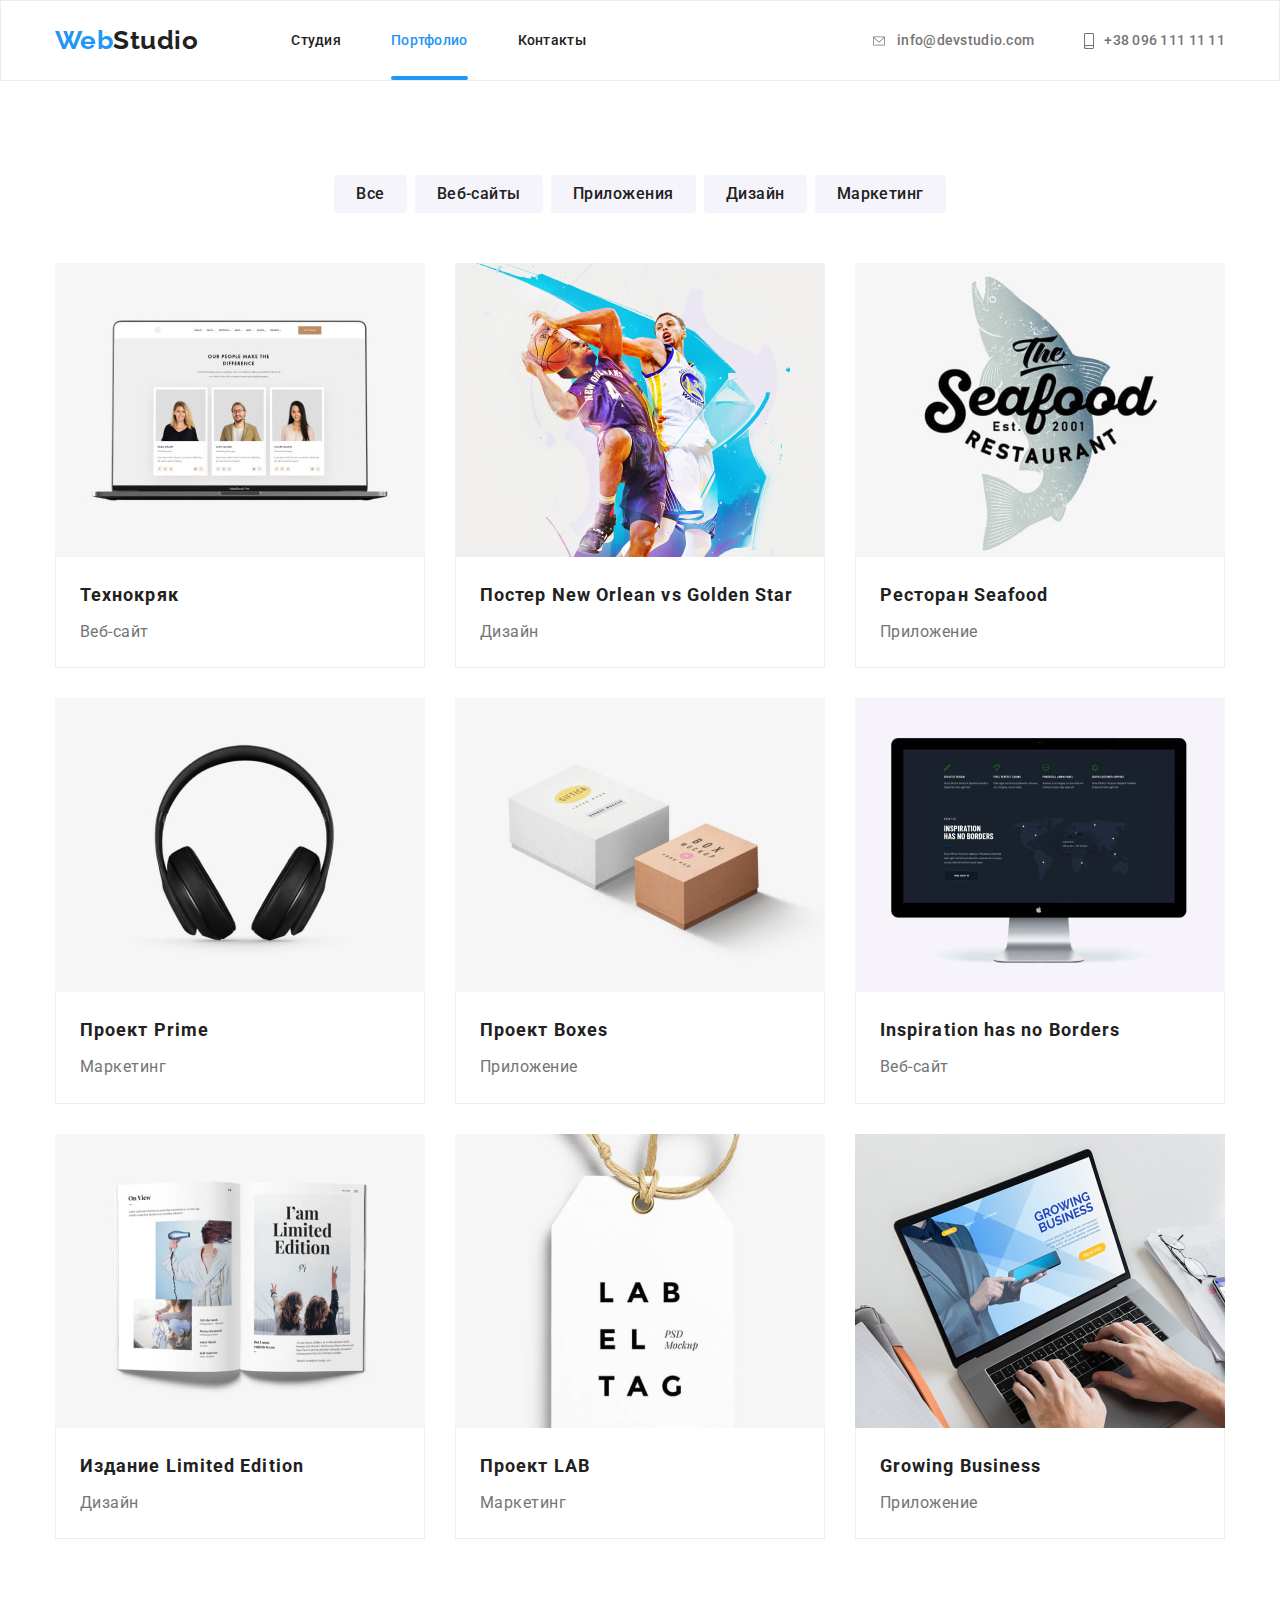
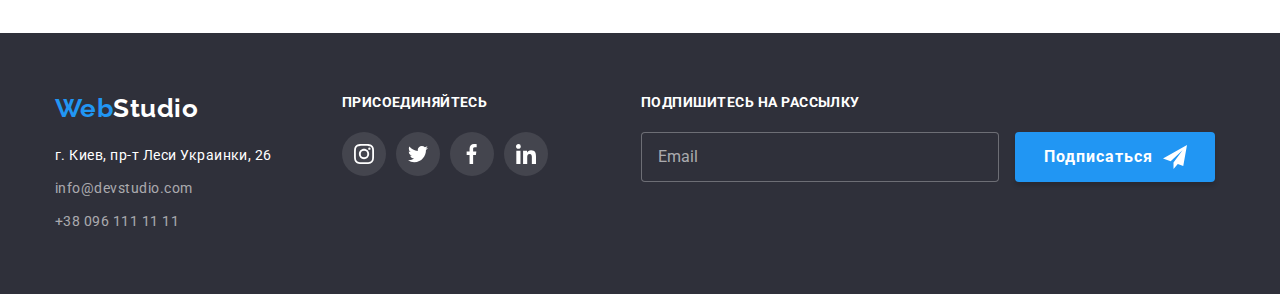
==== portofolio.html @ c47fc295 "task" ====
<!DOCTYPE html>
<html lang="en">
  <head>
    <meta charset="UTF-8" />
    <meta http-equiv="X-UA-Compatible" content="IE=edge" />
    <meta name="viewport" content="width=device-width, initial-scale=1.0" />
    <title>Document</title>
    <link
      rel="stylesheet"
      href="https://cdn.jsdelivr.net/npm/modern-normalize@1.1.0/modern-normalize.min.css"
    />
    <link
      href="https://fonts.googleapis.com/css2?family=Raleway:wght@700&family=Roboto:wght@400;500;700;900&display=swap"
      rel="stylesheet"
    />
    <link rel="stylesheet" href="./css/styles.css" />
  </head>
  <body>
    <!-- Шапка сайта -->
    <header class="header">
      <div class="container flex">
        <nav class="header-nav">
          <a class="logo" href="./index.html"
            ><span class="logo-accent">Web</span>Studio</a
          >

          <ul class="nav-list">
            <li class="nav-item">
              <a class="nav-link" href="./index.html">Студия</a>
            </li>
            <li class="nav-item">
              <a class="nav-link current" href="./portofolio.html">Портфолио</a>
            </li>
            <li class="nav-item"><a class="nav-link" href="">Контакты</a></li>
          </ul>
        </nav>
        <ul class="auth-nav">
          <li class="auth-nav-item">
            <a class="auth-nav-link" href="mailto:info@devstudio.com">
              <svg class="auth-nav-icon" width="16px" height="12px">
                <use href="./image/icons.svg#letter"></use>
              </svg>
              info@devstudio.com</a
            >
          </li>

          <li class="auth-nav-item">
            <a class="auth-nav-link" href="tel:+380961111111">
              <svg class="auth-nav-icon" width="10px" height="16px">
                <use href="./image/icons.svg#smartphone"></use>
              </svg>
              +38 096 111 11 11</a
            >
          </li>
        </ul>
      </div>
    </header>
    <main>
      <!-- Портфолио -->
      <section class="portfolio section">
        <div class="container">
          <h1 hidden>Портфолио работ</h1>
          <ul class="portfolio-list-button">
            <li class="portfolio-item-button">
              <button class="portfolio-button" type="button">Все</button>
            </li>
            <li class="portfolio-item-button">
              <button class="portfolio-button" type="button">Веб-сайты</button>
            </li>
            <li class="portfolio-item-button">
              <button class="portfolio-button" type="button">Приложения</button>
            </li>
            <li class="portfolio-item-button">
              <button class="portfolio-button" type="button">Дизайн</button>
            </li>
            <li class="portfolio-item-button">
              <button class="portfolio-button" type="button">Маркетинг</button>
            </li>
          </ul>
          <!-- портфолио карточки/сетка -->
          <div class="flex-portfolio">
            <ul class="portfolio-list">
              <li class="portfolio-item">
                <a class="portfolio-link" href="">
                  <div class="portfolio-thumb">
                    <img
                      src="./image/portfolio-img/web.jpg"
                      alt="Макбук с открытой страницей"
                      width="370"
                      height="294"
                    />
                    <div class="wrap">
                      <p class="portfolio-text-apear">
                        Ресурс предлагает комплексные предложения с разным
                        уровнем функционала и сервисов. Все это позволит
                        посетителю получить исчерпывающие сведения о компании
                        или частном лице.
                      </p>
                    </div>
                  </div>

                  <div class="card-text-portfolio">
                    <h2 class="portfolio-title">Технокряк</h2>
                    <p class="portfolio-text">Веб-сайт</p>
                  </div></a
                >
              </li>

              <li class="portfolio-item">
                <a class="portfolio-link" href="">
                  <div class="portfolio-thumb">
                    <img
                      src="./image/portfolio-img/des.jpg"
                      alt="Два баскетболиста"
                      width="370"
                      height="294"
                    />
                    <div class="wrap">
                      <p class="portfolio-text-apear">
                        Ресурс предлагает комплексные предложения с разным
                        уровнем функционала и сервисов. Все это позволит
                        посетителю получить исчерпывающие сведения о компании
                        или частном лице.
                      </p>
                    </div>
                  </div>
                  <div class="card-text-portfolio">
                    <h2 class="portfolio-title">
                      Постер New Orlean vs Golden Star
                    </h2>
                    <p class="portfolio-text">Дизайн</p>
                  </div></a
                >
              </li>
              <li class="portfolio-item">
                <a class="portfolio-link" href="">
                  <div class="portfolio-thumb">
                    <img
                      src="./image/portfolio-img/app.jpg"
                      alt="Логотип ресторана"
                      width="370"
                      height="294"
                    />
                    <div class="wrap">
                      <p class="portfolio-text-apear">
                        Ресурс предлагает комплексные предложения с разным
                        уровнем функционала и сервисов. Все это позволит
                        посетителю получить исчерпывающие сведения о компании
                        или частном лице.
                      </p>
                    </div>
                  </div>
                  <div class="card-text-portfolio">
                    <h2 class="portfolio-title">Ресторан Seafood</h2>
                    <p class="portfolio-text">Приложение</p>
                  </div></a
                >
              </li>
              <li class="portfolio-item">
                <a class="portfolio-link" href=""
                  ><div class="portfolio-thumb">
                    <img
                      src="./image/portfolio-img/mark1.jpg"
                      alt="Наушники"
                      width="370"
                      height="294"
                    />
                    <div class="wrap">
                      <p class="portfolio-text-apear">
                        Ресурс предлагает комплексные предложения с разным
                        уровнем функционала и сервисов. Все это позволит
                        посетителю получить исчерпывающие сведения о компании
                        или частном лице.
                      </p>
                    </div>
                  </div>
                  <div class="card-text-portfolio">
                    <h2 class="portfolio-title">Проект Prime</h2>
                    <p class="portfolio-text">Маркетинг</p>
                  </div></a
                >
              </li>
              <li class="portfolio-item">
                <a class="portfolio-link" href="">
                  <div class="portfolio-thumb">
                    <img
                      src="./image/portfolio-img/app1.jpg"
                      alt="Две коробки с логотипами"
                      width="370"
                      height="294"
                    />
                    <div class="wrap">
                      <p class="portfolio-text-apear">
                        Ресурс предлагает комплексные предложения с разным
                        уровнем функционала и сервисов. Все это позволит
                        посетителю получить исчерпывающие сведения о компании
                        или частном лице.
                      </p>
                    </div>
                  </div>
                  <div class="card-text-portfolio">
                    <h2 class="portfolio-title">Проект Boxes</h2>
                    <p class="portfolio-text">Приложение</p>
                  </div></a
                >
              </li>
              <li class="portfolio-item">
                <a class="portfolio-link" href="">
                  <div class="portfolio-thumb">
                    <img
                      src="./image/portfolio-img/web1.jpg"
                      alt="Компьютер с открытой страницей"
                      width="370"
                      height="294"
                    />
                    <div class="wrap">
                      <p class="portfolio-text-apear">
                        Ресурс предлагает комплексные предложения с разным
                        уровнем функционала и сервисов. Все это позволит
                        посетителю получить исчерпывающие сведения о компании
                        или частном лице.
                      </p>
                    </div>
                  </div>
                  <div class="card-text-portfolio">
                    <h2 class="portfolio-title">Inspiration has no Borders</h2>
                    <p class="portfolio-text">Веб-сайт</p>
                  </div></a
                >
              </li>
              <li class="portfolio-item">
                <a class="portfolio-link" href=""
                  ><div class="portfolio-thumb">
                    <img
                      src="./image/portfolio-img/des1.jpg"
                      alt="Книга"
                      width="370"
                      height="294"
                    />
                    <div class="wrap">
                      <p class="portfolio-text-apear">
                        Ресурс предлагает комплексные предложения с разным
                        уровнем функционала и сервисов. Все это позволит
                        посетителю получить исчерпывающие сведения о компании
                        или частном лице.
                      </p>
                    </div>
                  </div>
                  <div class="card-text-portfolio">
                    <h2 class="portfolio-title">Издание Limited Edition</h2>
                    <p class="portfolio-text">Дизайн</p>
                  </div></a
                >
              </li>
              <li class="portfolio-item">
                <a class="portfolio-link" href=""
                  ><div class="portfolio-thumb">
                    <img
                      src="./image/portfolio-img/mark2.jpg"
                      alt="Рекламная лейба"
                      width="370"
                      height="294"
                    />
                    <div class="wrap">
                      <p class="portfolio-text-apear">
                        Ресурс предлагает комплексные предложения с разным
                        уровнем функционала и сервисов. Все это позволит
                        посетителю получить исчерпывающие сведения о компании
                        или частном лице.
                      </p>
                    </div>
                  </div>
                  <div class="card-text-portfolio">
                    <h2 class="portfolio-title">Проект LAB</h2>
                    <p class="portfolio-text">Маркетинг</p>
                  </div></a
                >
              </li>
              <li class="portfolio-item">
                <a class="portfolio-link" href=""
                  ><div class="portfolio-thumb">
                    <img
                      src="./image/portfolio-img/app3.jpg"
                      alt="Набор текста на компьютере"
                      width="370"
                      height="294"
                    />
                    <div class="wrap">
                      <p class="portfolio-text-apear">
                        Ресурс предлагает комплексные предложения с разным
                        уровнем функционала и сервисов. Все это позволит
                        посетителю получить исчерпывающие сведения о компании
                        или частном лице.
                      </p>
                    </div>
                  </div>
                  <div class="card-text-portfolio">
                    <h2 class="portfolio-title">Growing Business</h2>
                    <p class="portfolio-text">Приложение</p>
                  </div></a
                >
              </li>
            </ul>
          </div>
        </div>
      </section>
    </main>
    <!-- Подвал -->
    <footer class="footer section">
      <div class="container box">
        <div class="adress-box">
          <a class="logo logo-color" href="/index.html"
            ><span class="logo-accent">Web</span>Studio</a
          >
          <address>
            <ul class="footer-list">
              <li class="footer-item">
                <a
                  class="footer-link text"
                  href="https://goo.gl/maps/Yac1yd6HgQ2EfbCq5"
                  target="_blank"
                  rel="noreferrer noopener"
                  >г. Киев, пр-т Леси Украинки, 26</a
                >
              </li>
              <li class="footer-item">
                <a class="footer-link" href="mailto:info@devstudio.com"
                  >info@devstudio.com</a
                >
              </li>
              <li class="footer-item">
                <a class="footer-link" href="tel:+380961111111"
                  >+38 096 111 11 11</a
                >
              </li>
            </ul>
          </address>
        </div>
        <div class="join-box">
          <b class="join-title"> присоединяйтесь</b>
          <ul class="join-list">
            <li class="join-link-item">
              <a href="" class="join-link">
                <svg class="join-icon" width="20px" height="20px">
                  <use href="./image/icons.svg#instagram"></use>
                </svg>
              </a>
            </li>
            <li class="join-link-item">
              <a href="" class="join-link">
                <svg class="join-icon" width="20px" height="20px">
                  <use href="./image/icons.svg#twitter"></use>
                </svg>
              </a>
            </li>
            <li class="join-link-item">
              <a href="" class="join-link">
                <svg class="join-icon" width="20px" height="20px">
                  <use href="./image/icons.svg#facebook"></use>
                </svg>
              </a>
            </li>
            <li class="join-link-item">
              <a href="" class="join-link">
                <svg class="join-icon" width="20px" height="20px">
                  <use href="./image/icons.svg#linkedin"></use>
                </svg>
              </a>
            </li>
          </ul>
        </div>
        <div class="subscription-form-wrap">
          <b class="subscription-title">Подпишитесь на рассылку</b>
          <form class="subscription-form">
            <input
              class="subscription-input"
              type="email"
              placeholder="Email"
            />
            <button class="subscription-button" type="submit">
              <div class="subscription-box">
                <span class="subscription-button-text">Подписаться</span>
                <svg class="subscription-icon" width="24px" height="24px">
                  <use href="./image/icons.svg#icon-send"></use>
                </svg>
              </div>
            </button>
          </form>
        </div>
      </div>
    </footer>
  </body>
</html>
---- css/styles.css ----
/*  
Цвет основгого текста #757575
цвет  подсвета #2196F3  
цвет вторичный  #212121
цвест для футера rgba(255, 255, 255, 0.6);
основной цвест страницы #F5F4FA;
 */
:root {
  /* Цвест тексат */
  --general-text-color: #757575;
  --title-color: #ffffff;
  --secondary-title-color: #212121;
  --footer-color-txt: rgba(255, 255, 255, 0.6);

  /* Цвет акцентов */
  --accent-color: #2196f3;
  --hover-btn-color: #188ce8;
  --accent-color-logo-footer: #ffffff;
  --accent-color-portfolio-button: #ffffff;
  /* Цвет фона */
  --general-color-bcg: #e5e5e5;
  --footer-hero-color-bcg: #2f303a;
  --secondaru-color-bcg: #f5f4fa;

  /* Шрифт */
  --general-font: Roboto, sans-serif;
  --secondary-font: Raleway, sans-serif;

  /* svg */
  --svg-general-color: #afb1b8;
}
/* Утилиты */
h1,
h2,
h3,
h4,
h5,
h6,
p,
ul {
  margin: 0;
  padding: 0;
}

/* Общие значания */
.container {
  width: 1200px;
  padding-left: 15px;
  padding-right: 15px;
  margin-left: auto;
  margin-right: auto;
}
.section {
  padding-top: 94px;
  padding-bottom: 94px;
}
body {
  color: var(--general-text-color);

  font-family: var(--general-font);
  letter-spacing: 0.03em;
}

/* Header */

.header {
  border: 1px solid #ececec;
}

.container.flex,
.nav-list,
.auth-nav,
.header-nav {
  display: flex;
  align-items: center;
}

.nav-item:nth-child(1) {
  margin-left: 93px;
}

.nav-item:nth-child(n + 2) {
  margin-left: 50px;
}

.auth-nav {
  margin-left: auto;
}
.auth-nav-item + .auth-nav-item {
  margin-left: 50px;
}

.nav-link:hover,
.nav-link:focus,
.auth-nav-link:focus,
.auth-nav-link:hover,
.footer-link:focus,
.footer-link:hover {
  transition: color 250ms cubic-bezier(0.4, 0, 0.2, 1);
  color: var(--accent-color);
}

.auth-nav-link {
  transition: color 250ms cubic-bezier(0.4, 0, 0.2, 1);

  color: var(--general-text-color);
  text-decoration: none;

  font-weight: 500;
  font-size: 14px;
  line-height: 1.1;
  letter-spacing: 0.02em;

  display: flex;
  align-items: center;
  justify-content: center;
}

.auth-nav-icon {
  transition: fill 250ms cubic-bezier(0.4, 0, 0.2, 1);

  margin-right: 10px;
  fill: var(--general-text-color);
}
.auth-nav-link:focus .auth-nav-icon,
.auth-nav-link:hover .auth-nav-icon {
  transition: fill 250ms cubic-bezier(0.4, 0, 0.2, 1);

  fill: var(--accent-color);
}

.auth-nav-icon.letter {
  width: 16px;
  height: 12px;
  margin-top: auto;
  margin-bottom: auto;
}

.auth-nav-icon:not(:first-child) {
  margin-left: 30px;
}
.nav-link {
  transition: color 250ms cubic-bezier(0.4, 0, 0.2, 1);
  color: var(--accent-color);
  position: relative;
}

.current::after {
  position: absolute;
  bottom: 0;
  left: 0;

  content: " ";
  height: 4px;
  width: 100%;
  background-color: var(--accent-color);
  border-radius: 2px;
}

.nav-link {
  color: var(--secondary-title-color);
  text-decoration: none;

  font-weight: 500;
  font-size: 14px;
  line-height: 1.1;
  letter-spacing: 0.02em;

  padding: 32px 0px;
  display: inline-block;
}

.logo {
  transition: color 250ms cubic-bezier(0.4, 0, 0.2, 1);

  color: var(--secondary-title-color);
  text-decoration: none;

  font-family: var(--secondary-font);
  font-weight: 700;
  font-size: 26px;
  line-height: 1.2;
}
.logo:hover,
.logo:focus {
  transition: color 250ms cubic-bezier(0.4, 0, 0.2, 1);

  color: var(--accent-color);
}
.logo-accent {
  color: var(--accent-color);
}

/* Hero */
.hero {
  background-color: var(--footer-hero-color-bcg);
  text-align: center;
  padding-top: 200px;
  padding-bottom: 200px;

  background-size: cover;
}
.overlay {
  width: 1600px;
  height: 600px;
  margin-left: auto;
  margin-right: auto;
  background-image: linear-gradient(
      rgba(47, 48, 58, 0.4),
      rgba(47, 48, 58, 0.4)
    ),
    url("../image/background.jpg");
}

.hero-title {
  color: var(--title-color);

  font-weight: 900;
  font-size: 44px;
  line-height: 1.4;
  letter-spacing: 0.06em;
  text-transform: uppercase;

  height: 120px;
  width: 696px;
  margin-left: auto;
  margin-right: auto;
}

.hero-button:focus,
.hero-button:hover {
  transition: border-color 250ms cubic-bezier(0.4, 0, 0.2, 1);

  border-color: var(--hover-btn-color);
}
.hero-button {
  transition: border-color 250ms cubic-bezier(0.4, 0, 0.2, 1);

  color: var(--title-color);
  background-color: var(--accent-color);
  cursor: pointer;

  font-family: var(--secondary-font);
  font-weight: 700;
  font-size: 16px;
  line-height: 1.9;
  letter-spacing: 0.06em;

  margin-top: 30px;
  padding: 10px 32px;
  display: inline-block;
  min-width: 200px;
  max-width: 350px;
  box-shadow: 0px 4px 4px rgba(0, 0, 0, 0.15);
  border-radius: 4px;
  border: 1px solid transparent;
}

/* модалка */

.backdrop {
  position: fixed;
  top: 0px;
  left: 0px;
  opacity: 1;
  width: 100%;
  height: 100%;
  transition: opacity 250ms cubic-bezier(0.4, 0, 0.2, 1),
    transform 250ms cubic-bezier(0.4, 0, 0.2, 1);
  background: rgba(0, 0, 0, 0.2);
}

.backdrop.is-hidden {
  pointer-events: none;
  opacity: 0;
}

.backdrop.is-hidden .modal {
  transform: translate(-50%, -50%) scale(0.9);
  transition: transform 250ms cubic-bezier(0.4, 0, 0.2, 1);
}

.modal {
  position: relative;
  position: absolute;
  top: 50%;
  left: 50%;
  transform: translate(-50%, -50%) scale(1);
  width: 528px;
  min-height: 581px;
  padding: 40px;

  background: #ffffff;
  transition: transform 250ms cubic-bezier(0.4, 0, 0.2, 1);

  box-shadow: 0px 1px 3px rgba(0, 0, 0, 0.12), 0px 1px 1px rgba(0, 0, 0, 0.14),
    0px 2px 1px rgba(0, 0, 0, 0.2);
  border-radius: 4px;
}
.modal-close {
  cursor: pointer;
  position: absolute;
  top: 8px;
  right: 8px;
  width: 30px;
  height: 30px;
  border: 1px solid rgba(0, 0, 0, 0.1);
  border-radius: 50%;
  background-color: #ffffff;
}
.modal-title {
  display: block;
  font-size: 20px;
  line-height: 1.15;
  text-align: center;
  color: var(--secondary-title-color);
  margin-bottom: 12px;
}

.form-label {
  display: block;
  margin-bottom: 4px;
  font-size: 12px;
  line-height: 1.16;
  letter-spacing: 0.01em;
  color: var(--general-text-color);
}
.wrap-icon {
  position: relative;
}
.form-input {
  display: block;
  width: 100%;
  height: 40px;
  margin-bottom: 10px;
  padding-left: 42px;
  border: 1px solid rgba(33, 33, 33, 0.2);

  border-radius: 4px;
  transform: border-color 250ms cubic-bezier(0.4, 0, 0.2, 1);
}

.form-input:focus + .icon {
  fill: var(--accent-color);
  transition: fill 250ms cubic-bezier(0.4, 0, 0.2, 1);
}

textarea:focus,
.form-input:focus {
  outline: none;
  border-color: var(--accent-color);
  transform: border-color 250ms cubic-bezier(0.4, 0, 0.2, 1);
}

.icon {
  position: absolute;
  top: 11px;
  left: 12px;
  width: 18px;
  height: 18px;
  transition: fill 250ms cubic-bezier(0.4, 0, 0.2, 1);
}
textarea {
  resize: none;
  width: 100%;
  height: 120px;
  padding: 12px 16px;
  margin-bottom: 20px;

  border: 1px solid rgba(33, 33, 33, 0.2);
  border-radius: 4px;

  transform: border-color 250ms cubic-bezier(0.4, 0, 0.2, 1);
}

textarea::placeholder {
  font-size: 14px;
  line-height: 1.2;
  letter-spacing: 0.01em;
  color: rgba(117, 117, 117, 0.5);
}

.checkbox {
  appearance: none;
}
.checkbox-label {
  margin-bottom: 30px;

  font-size: 14px;
  line-height: 1.7;
  letter-spacing: 0.03em;
  color: var(--general-text-color);
}

.checkbox-icon {
  display: inline-block;

  width: 16px;
  height: 15px;
  border: 2px solid var(--secondary-title-color);
  border-radius: 2px;
}
.checkbox:checked + .checkbox-icon {
  background-image: url(../image/icon-check.svg);
  background-size: contain;
  background-repeat: no-repeat;
  background-origin: border-box;
  border-color: var(--accent-color);

  background-color: var(--accent-color);
}
.checkbox-link {
  color: var(--accent-color);
}

.form-button {
  display: block;
  margin-right: auto;
  margin-left: auto;
  min-width: 200px;
  max-width: 350px;
  padding: 10px 55px;
  cursor: pointer;

  font-weight: 700;
  font-size: 16px;
  line-height: 1.9;
  letter-spacing: 0.06em;
  color: var(--accent-color-portfolio-button);

  background-color: var(--accent-color);
  box-shadow: 0px 4px 4px rgba(0, 0, 0, 0.15);
  border-radius: 4px;
  border: transparent none;
  transition: background-color 250ms cubic-bezier(0.4, 0, 0.2, 1);
}

.form-button:focus,
.form-button:hover {
  transition: background-color 250ms cubic-bezier(0.4, 0, 0.2, 1);
  background-color: var(--hover-btn-color);
}
/* Особенности компании */

.feature-list {
  display: flex;
}

.feature-item {
  width: 270px;
}
.feature-item:nth-child(n + 2) {
  margin-left: 30px;
}

.feature-box-icon {
  display: flex;
  width: 270px;

  height: 120px;
  justify-content: center;
  align-items: center;
  background: #f5f4fa;
  border-radius: 4px;
}

.feature-title {
  color: var(--secondary-title-color);

  font-weight: 700;
  font-size: 14px;
  line-height: 1.1;
  text-transform: uppercase;

  margin-top: 30px;
}
.feature-tetxt {
  line-height: 1.7;
  font-size: 14px;
  margin-top: 10px;
}

/* Фото занятий компании */

.example.section {
  padding-top: 0px;
}

.example-list {
  display: flex;
  margin-top: 50px;
}

.example-item {
  position: relative;
}

.example-item:nth-child(n + 2) {
  margin-left: 30px;
}

.example-title {
  color: var(--secondary-title-color);

  font-weight: 700;
  font-size: 36px;
  line-height: 1.2;
  text-align: center;
}

.example-psotion {
  position: absolute;
  bottom: 0;
  width: 100%;
  padding: 27px 0px;

  background: rgba(47, 48, 58, 0.8);
}
.example-title {
  margin-left: auto;
  margin-right: auto;

  font-weight: 700;
  font-size: 14px;
  line-height: calc(16 / 14);
  text-align: center;
  letter-spacing: 0.03em;
  text-transform: uppercase;

  color: var(--title-color);
}
.example-photo {
  display: block;
}
/* команда компании */
.team {
  background-color: var(--secondaru-color-bcg);
}

.team-list {
  display: flex;
  margin-top: 50px;
}

.team-item:nth-child(n + 2) {
  margin-left: 30px;
}

.team-item {
  box-shadow: 0px 1px 3px rgba(0, 0, 0, 0.12), 0px 1px 1px rgba(0, 0, 0, 0.14),
    0px 2px 1px rgba(0, 0, 0, 0.2);
  border-radius: 0px 0px 4px 4px;
  background-color: #ffffff;
}

.team-description {
  padding: 30px 0;
}

.team-title {
  color: var(--secondary-title-color);

  font-weight: 700;
  font-size: 36px;
  line-height: 1.2;
  text-align: center;
}

.team-title-name {
  color: var(--secondary-title-color);

  font-weight: 500;
  font-size: 16px;
  line-height: 1.2;
  text-align: center;
}
.team-text {
  font-size: 16px;
  line-height: 1.2;
  text-align: center;
  margin-top: 10px;
}
.team-link-list {
  display: flex;

  justify-content: center;
  margin-top: 16px;
}

.team-link-item:not(first-child) {
  margin-left: 10px;
}

.team-link {
  transition: background-color 250ms cubic-bezier(0.4, 0, 0.2, 1);

  width: 44px;
  height: 44px;
  display: flex;
  align-items: center;
  justify-content: center;
  border-radius: 50%;
}

.team-icon {
  transition: fill 250ms cubic-bezier(0.4, 0, 0.2, 1);

  fill: var(--svg-general-color);
}
.team-link:hover,
.team-link:focus {
  transition: background-color 250ms cubic-bezier(0.4, 0, 0.2, 1);

  background-color: var(--accent-color);
}

.team-link:hover .team-icon,
.team-link:focus .team-icon {
  transition: fill 250ms cubic-bezier(0.4, 0, 0.2, 1);

  fill: var(--accent-color-portfolio-button);
}

/* постоянные клиенты */
.customer-title {
  color: var(--secondary-title-color);

  font-weight: 700;
  font-size: 36px;
  line-height: 1.2;
  text-align: center;
}

.customer-list {
  display: flex;
  margin-top: 50px;
}

.customer-item:not(:first-child) {
  margin-left: 30px;
}

.customer-link {
  transition: border-color 250ms cubic-bezier(0.4, 0, 0.2, 1);

  display: flex;
  width: 170px;
  height: 92px;
  justify-content: center;
  align-items: center;

  border: 1px solid #afb1b8;
  border-radius: 4px;
}

.customer-icon {
  fill: var(--svg-general-color);

  transition: fill 250ms cubic-bezier(0.4, 0, 0.2, 1);
}
.customer-link:focus,
.customer-link:hover {
  transition: border-color 250ms cubic-bezier(0.4, 0, 0.2, 1);

  border-color: var(--accent-color);
}
.customer-link:focus .customer-icon,
.customer-link:hover .customer-icon {
  transition: fill 250ms cubic-bezier(0.4, 0, 0.2, 1);

  fill: var(--accent-color);
}

/* подвал */
.footer {
  background-color: var(--footer-hero-color-bcg);
  padding: 60px 0px;
}

.footer-item .text {
  color: var(--title-color);

  font-size: 14px;
  line-height: 1.7;
  font-style: normal;

  margin-top: 20px;
}

.footer-link {
  transition: color 250ms cubic-bezier(0.4, 0, 0.2, 1);

  color: var(--footer-color-txt);
  text-decoration: none;

  font-size: 14px;
  line-height: 1.7;
  font-style: normal;

  display: inline-block;
}

.footer-link:hover.text,
.footer-link:focus.text {
  color: var(--accent-color);
  transition: color 250ms cubic-bezier(0.4, 0, 0.2, 1);
}

.footer-item + .footer-item {
  margin-top: 9px;
}

.logo-color {
  color: var(--accent-color-logo-footer);
}

.join-list,
.box {
  display: flex;
}

.join-box {
  margin-left: 70px;
}

.join-title {
  color: var(--accent-color-logo-footer);
  font-family: var(--general-font);

  font-weight: 700;
  font-size: 14px;
  line-height: 1.1;
  letter-spacing: 0.03em;
  text-transform: uppercase;
}

.join-list {
  margin-top: 20px;
}

.join-link {
  transition: background-color 250ms cubic-bezier(0.4, 0, 0.2, 1);

  display: flex;
  align-items: center;
  justify-content: center;
  width: 44px;
  height: 44px;
  background-color: rgba(255, 255, 255, 0.1);
  border-radius: 50%;
}
.join-icon {
  fill: var(--accent-color-portfolio-button);
}

.join-link:hover,
.join-link:focus {
  transition: background-color 250ms cubic-bezier(0.4, 0, 0.2, 1);

  background-color: var(--accent-color);
}

.join-link-item:not(:first-child) {
  margin-left: 10px;
}

li {
  list-style-type: none;
}
.subscription-form-wrap {
  margin-left: 93px;
}

.subscription-title {
  font-weight: 700;
  font-size: 14px;
  line-height: 1.14;
  text-transform: uppercase;
  color: var(--accent-color-logo-footer);
}
.subscription-input {
  display: inline-block;
  min-width: 358px;
  height: 50px;
  margin-top: 20px;
  padding-left: 16px;
  background-color: var(--footer-hero-color-bcg);
  border: 1px solid rgba(255, 255, 255, 0.3);
  border-radius: 4px;
}

.subscription-input::placeholder {
  font-size: 16px;
  line-height: 1.25;
  color: rgba(255, 255, 255, 0.6);
}

.subscription-button {
  display: inline-block;
  min-width: 200px;
  max-width: 300px;
  height: 50px;
  margin-left: 12px;
  padding: 10px, 28px;

  cursor: pointer;
  border: transparent;
  background: var(--accent-color);
  box-shadow: 0px 4px 4px rgba(0, 0, 0, 0.15);
  border-radius: 4px;

  color: var(--accent-color-logo-footer);
  font-weight: 700;

  line-height: 1.88;
  letter-spacing: 0.06em;
  padding: 0px;
  transition: background-color 250ms cubic-bezier(0.4, 0, 0.2, 1);
}

.subscription-button:focus,
.subscription-button:hover {
  background-color: var(--hover-btn-color);
  transition: background-color 250ms cubic-bezier(0.4, 0, 0.2, 1);
}

.subscription-box {
  display: flex;
  align-items: center;
  justify-content: center;
}

.subscription-icon {
  margin-left: 10px;
}

/* Portfolio */

.current {
  color: var(--accent-color);
}

.portfolio-list-button {
  display: flex;
  justify-content: center;
  margin-bottom: 50px;
}
.portfolio-item-button:nth-child(n + 2) {
  margin-left: 8px;
}

.portfolio-button:focus,
.portfolio-button:hover {
  transition: color 250ms cubic-bezier(0.4, 0, 0.2, 1),
    box-shadow 250ms cubic-bezier(0.4, 0, 0.2, 1),
    background-color 250ms cubic-bezier(0.4, 0, 0.2, 1);
  color: var(--accent-color-portfolio-button);
  background-color: var(--accent-color);
  box-shadow: 0px 3px 1px rgba(0, 0, 0, 0.1), 0px 1px 2px rgba(0, 0, 0, 0.08),
    0px 2px 2px rgba(0, 0, 0, 0.12);
}
.portfolio-button {
  transition: color 250ms cubic-bezier(0.4, 0, 0.2, 1),
    box-shadow 250ms cubic-bezier(0.4, 0, 0.2, 1),
    background-color 250ms cubic-bezier(0.4, 0, 0.2, 1);

  cursor: pointer;
  color: var(--secondary-title-color);

  background: var(--secondaru-color-bcg);

  font-weight: 500;
  font-size: 16px;
  line-height: 1.6;
  letter-spacing: 0.03em;

  padding: 6px 22px;
  border-radius: 4px;
  border: transparent;
}

.portfolio-list {
  display: flex;
  flex-wrap: wrap;
  margin-top: -30px;
  margin-left: -30px;
}
.portfolio-thumb > img {
  display: block;
}

.portfolio-item {
  margin-left: 30px;
  margin-top: 30px;
  flex-basis: calc(100% / 3 - 30px);

  background: #ffffff;
}

.portfolio-thumb {
  position: relative;
  overflow: hidden;
}
.wrap {
  transform: translateY(100%);
  transition: transform 250ms cubic-bezier(0.4, 0, 0.2, 1);
  position: absolute;

  top: 0;
  left: 0px;
  content: "";
  width: 100%;
  height: 100%;

  background: rgba(33, 150, 243, 0.9);
}
.portfolio-text-apear {
  position: absolute;
  top: 50%;
  left: 50%;
  transform: translate(-50%, -50%);
  width: 100%;
  padding: 63px 24px;
  font-size: 18px;
  line-height: 1.6;
  letter-spacing: 0.03em;
  color: #ffffff;
}
.portfolio-link:hover .wrap,
.portfolio-link:focus .wrap {
  transform: translateY(0);
  transition: transform 250ms cubic-bezier(0.4, 0, 0.2, 1);
}

.portfolio-item:hover,
.portfolio-item:focus {
  transition: color 250ms cubic-bezier(0.4, 0, 0.2, 1),
    box-shadow 250ms cubic-bezier(0.4, 0, 0.2, 1);

  box-shadow: 0px 1px 1px rgba(0, 0, 0, 0.12), 0px 4px 4px rgba(0, 0, 0, 0.06),
    1px 4px 6px rgba(0, 0, 0, 0.16);
}

.portfolio-link {
  text-decoration: none;
  color: var(--general-text-color);
}

.portfolio-title {
  color: var(--secondary-title-color);

  font-weight: 700;
  font-size: 18px;
  line-height: 2;
  letter-spacing: 0.06em;
}
.portfolio-text {
  font-size: 16px;
  line-height: 1.9;
  margin-top: 4px;
}

.card-text-portfolio {
  padding: 20px 24px;
  border-right: 1px solid #eeeeee;
  border-bottom: 1px solid #eeeeee;
  border-left: 1px solid #eeeeee;
}

.portfolio-item > img {
  max-width: 100%;
  display: block;
}
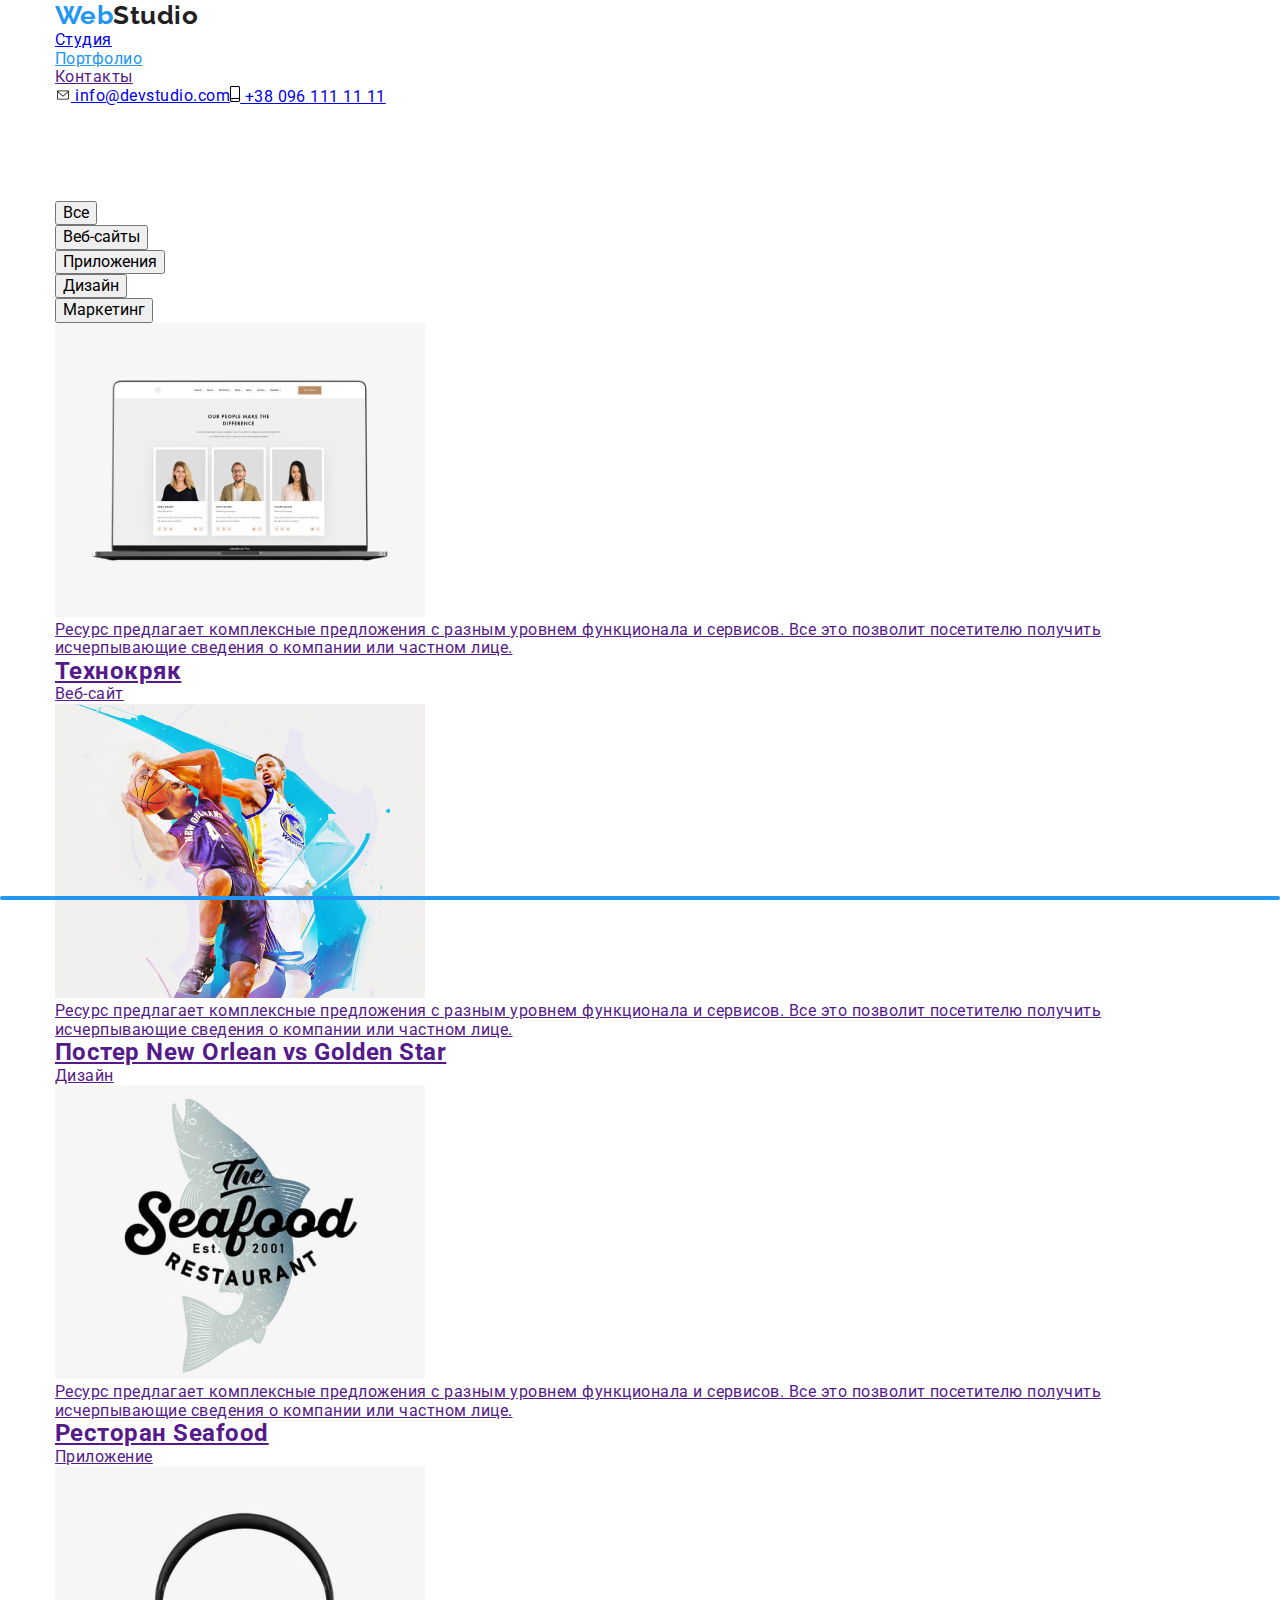
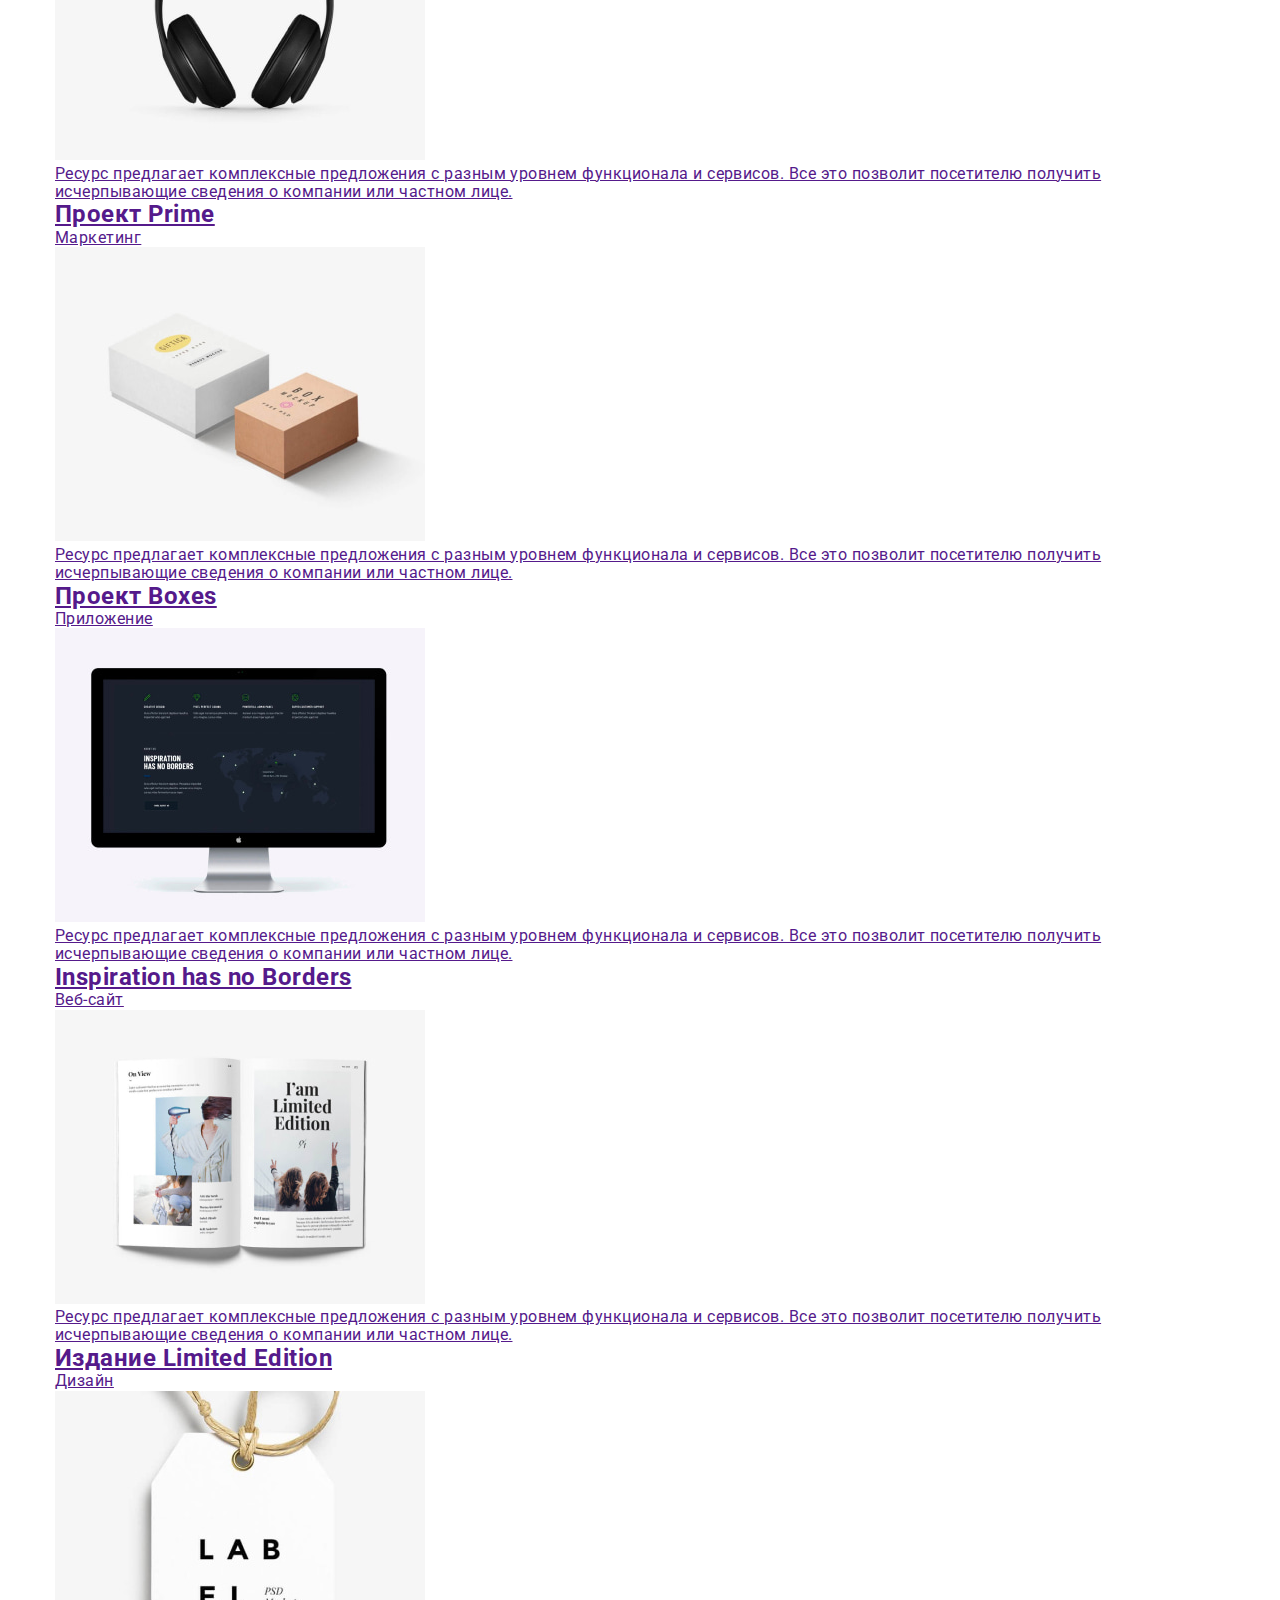
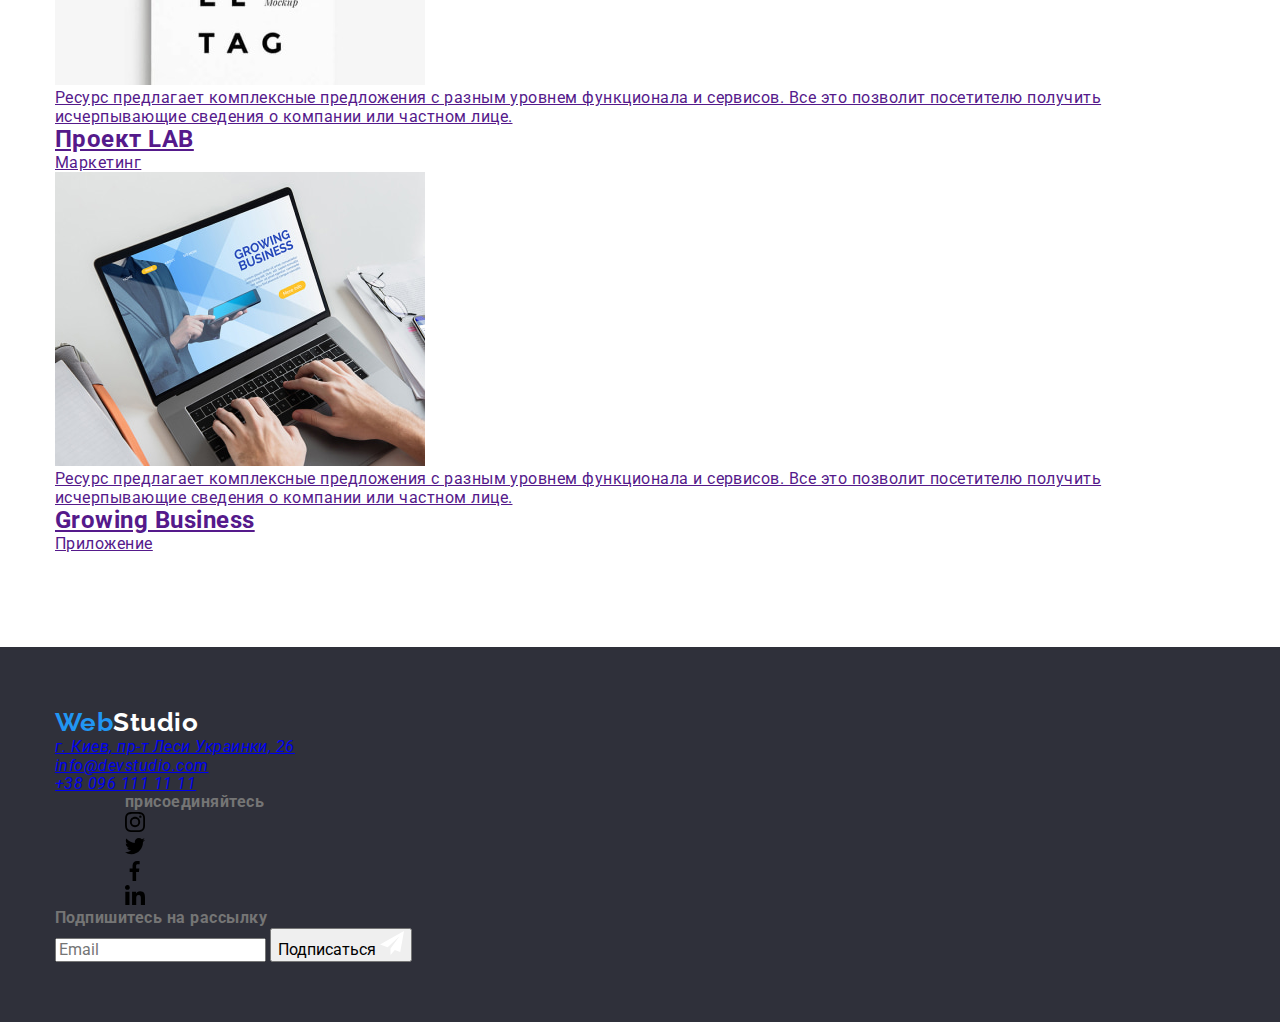
==== commit 714c5936: "task" ====
--- a/portofolio.html
+++ b/portofolio.html
@@ -17,36 +17,40 @@
   </head>
   <body>
     <!-- Шапка сайта -->
-    <header class="header">
-      <div class="container flex">
-        <nav class="header-nav">
+    <header class="page-header">
+      <div class="container page-header__wrap">
+        <nav class="page-header__nav">
           <a class="logo" href="./index.html"
             ><span class="logo-accent">Web</span>Studio</a
           >
 
-          <ul class="nav-list">
-            <li class="nav-item">
-              <a class="nav-link" href="./index.html">Студия</a>
-            </li>
-            <li class="nav-item">
-              <a class="nav-link current" href="./portofolio.html">Портфолио</a>
-            </li>
-            <li class="nav-item"><a class="nav-link" href="">Контакты</a></li>
+          <ul class="page-header__list">
+            <li class="page-header__item">
+              <a class="page-header__link" href="./index.html">Студия</a>
+            </li>
+            <li class="page-header__item">
+              <a class="page-header__link current" href="./portofolio.html"
+                >Портфолио</a
+              >
+            </li>
+            <li class="page-header__item">
+              <a class="page-header__link" href="">Контакты</a>
+            </li>
           </ul>
         </nav>
         <ul class="auth-nav">
-          <li class="auth-nav-item">
-            <a class="auth-nav-link" href="mailto:info@devstudio.com">
-              <svg class="auth-nav-icon" width="16px" height="12px">
+          <li class="auth-nav__item">
+            <a class="auth-nav__link" href="mailto:info@devstudio.com">
+              <svg class="auth-nav__icon" width="16px" height="12px">
                 <use href="./image/icons.svg#letter"></use>
               </svg>
               info@devstudio.com</a
             >
           </li>
 
-          <li class="auth-nav-item">
-            <a class="auth-nav-link" href="tel:+380961111111">
-              <svg class="auth-nav-icon" width="10px" height="16px">
+          <li class="auth-nav__item">
+            <a class="auth-nav__link" href="tel:+380961111111">
+              <svg class="auth-nav__icon" width="10px" height="16px">
                 <use href="./image/icons.svg#smartphone"></use>
               </svg>
               +38 096 111 11 11</a
@@ -60,37 +64,48 @@
       <section class="portfolio section">
         <div class="container">
           <h1 hidden>Портфолио работ</h1>
-          <ul class="portfolio-list-button">
-            <li class="portfolio-item-button">
-              <button class="portfolio-button" type="button">Все</button>
-            </li>
-            <li class="portfolio-item-button">
-              <button class="portfolio-button" type="button">Веб-сайты</button>
-            </li>
-            <li class="portfolio-item-button">
-              <button class="portfolio-button" type="button">Приложения</button>
-            </li>
-            <li class="portfolio-item-button">
-              <button class="portfolio-button" type="button">Дизайн</button>
-            </li>
-            <li class="portfolio-item-button">
-              <button class="portfolio-button" type="button">Маркетинг</button>
+          <ul class="portfolio-button__list">
+            <li class="portfolio-button__item">
+              <button class="portfolio-button__button" type="button">
+                Все
+              </button>
+            </li>
+            <li class="portfolio-button__item">
+              <button class="portfolio-button__button" type="button">
+                Веб-сайты
+              </button>
+            </li>
+            <li class="portfolio-button__item">
+              <button class="portfolio-button__button" type="button">
+                Приложения
+              </button>
+            </li>
+            <li class="portfolio-button__item">
+              <button class="portfolio-button__button" type="button">
+                Дизайн
+              </button>
+            </li>
+            <li class="portfolio-button__item">
+              <button class="portfolio-button__button" type="button">
+                Маркетинг
+              </button>
             </li>
           </ul>
           <!-- портфолио карточки/сетка -->
-          <div class="flex-portfolio">
-            <ul class="portfolio-list">
-              <li class="portfolio-item">
-                <a class="portfolio-link" href="">
-                  <div class="portfolio-thumb">
-                    <img
+          <div class="portfolio--flex">
+            <ul class="portfolio__list">
+              <li class="portfolio__item">
+                <a class="portfolio__link" href="">
+                  <div class="portfolio__thumb">
+                    <img
+                      class="portfolio__img"
                       src="./image/portfolio-img/web.jpg"
                       alt="Макбук с открытой страницей"
                       width="370"
                       height="294"
                     />
-                    <div class="wrap">
-                      <p class="portfolio-text-apear">
+                    <div class="portfolio__wrap">
+                      <p class="portfolio__text--apear">
                         Ресурс предлагает комплексные предложения с разным
                         уровнем функционала и сервисов. Все это позволит
                         посетителю получить исчерпывающие сведения о компании
@@ -99,204 +114,212 @@
                     </div>
                   </div>
 
-                  <div class="card-text-portfolio">
-                    <h2 class="portfolio-title">Технокряк</h2>
-                    <p class="portfolio-text">Веб-сайт</p>
+                  <div class="portfolio__card-text">
+                    <h2 class="portfolio__title">Технокряк</h2>
+                    <p class="portfolio__text">Веб-сайт</p>
                   </div></a
                 >
               </li>
 
-              <li class="portfolio-item">
-                <a class="portfolio-link" href="">
-                  <div class="portfolio-thumb">
-                    <img
+              <li class="portfolio__item">
+                <a class="portfolio__link" href="">
+                  <div class="portfolio__thumb">
+                    <img
+                      class="portfolio__img"
                       src="./image/portfolio-img/des.jpg"
                       alt="Два баскетболиста"
                       width="370"
                       height="294"
                     />
-                    <div class="wrap">
-                      <p class="portfolio-text-apear">
-                        Ресурс предлагает комплексные предложения с разным
-                        уровнем функционала и сервисов. Все это позволит
-                        посетителю получить исчерпывающие сведения о компании
-                        или частном лице.
-                      </p>
-                    </div>
-                  </div>
-                  <div class="card-text-portfolio">
-                    <h2 class="portfolio-title">
+                    <div class="portfolio__wrap">
+                      <p class="portfolio__text--apear">
+                        Ресурс предлагает комплексные предложения с разным
+                        уровнем функционала и сервисов. Все это позволит
+                        посетителю получить исчерпывающие сведения о компании
+                        или частном лице.
+                      </p>
+                    </div>
+                  </div>
+                  <div class="portfolio__card-text">
+                    <h2 class="portfolio__title">
                       Постер New Orlean vs Golden Star
                     </h2>
-                    <p class="portfolio-text">Дизайн</p>
-                  </div></a
-                >
-              </li>
-              <li class="portfolio-item">
-                <a class="portfolio-link" href="">
-                  <div class="portfolio-thumb">
-                    <img
+                    <p class="portfolio__text">Дизайн</p>
+                  </div></a
+                >
+              </li>
+              <li class="portfolio__item">
+                <a class="portfolio__link" href="">
+                  <div class="portfolio__thumb">
+                    <img
+                      class="portfolio__img"
                       src="./image/portfolio-img/app.jpg"
                       alt="Логотип ресторана"
                       width="370"
                       height="294"
                     />
-                    <div class="wrap">
-                      <p class="portfolio-text-apear">
-                        Ресурс предлагает комплексные предложения с разным
-                        уровнем функционала и сервисов. Все это позволит
-                        посетителю получить исчерпывающие сведения о компании
-                        или частном лице.
-                      </p>
-                    </div>
-                  </div>
-                  <div class="card-text-portfolio">
-                    <h2 class="portfolio-title">Ресторан Seafood</h2>
-                    <p class="portfolio-text">Приложение</p>
-                  </div></a
-                >
-              </li>
-              <li class="portfolio-item">
-                <a class="portfolio-link" href=""
-                  ><div class="portfolio-thumb">
-                    <img
+                    <div class="portfolio__wrap">
+                      <p class="portfolio__text--apear">
+                        Ресурс предлагает комплексные предложения с разным
+                        уровнем функционала и сервисов. Все это позволит
+                        посетителю получить исчерпывающие сведения о компании
+                        или частном лице.
+                      </p>
+                    </div>
+                  </div>
+                  <div class="portfolio__card-text">
+                    <h2 class="portfolio__title">Ресторан Seafood</h2>
+                    <p class="portfolio__text">Приложение</p>
+                  </div></a
+                >
+              </li>
+              <li class="portfolio__item">
+                <a class="portfolio__link" href=""
+                  ><div class="portfolio__thumb">
+                    <img
+                      class="portfolio__img"
                       src="./image/portfolio-img/mark1.jpg"
                       alt="Наушники"
                       width="370"
                       height="294"
                     />
-                    <div class="wrap">
-                      <p class="portfolio-text-apear">
-                        Ресурс предлагает комплексные предложения с разным
-                        уровнем функционала и сервисов. Все это позволит
-                        посетителю получить исчерпывающие сведения о компании
-                        или частном лице.
-                      </p>
-                    </div>
-                  </div>
-                  <div class="card-text-portfolio">
-                    <h2 class="portfolio-title">Проект Prime</h2>
-                    <p class="portfolio-text">Маркетинг</p>
-                  </div></a
-                >
-              </li>
-              <li class="portfolio-item">
-                <a class="portfolio-link" href="">
-                  <div class="portfolio-thumb">
-                    <img
+                    <div class="portfolio__wrap">
+                      <p class="portfolio__text--apear">
+                        Ресурс предлагает комплексные предложения с разным
+                        уровнем функционала и сервисов. Все это позволит
+                        посетителю получить исчерпывающие сведения о компании
+                        или частном лице.
+                      </p>
+                    </div>
+                  </div>
+                  <div class="portfolio__card-text">
+                    <h2 class="portfolio__title">Проект Prime</h2>
+                    <p class="portfolio__text">Маркетинг</p>
+                  </div></a
+                >
+              </li>
+              <li class="portfolio__item">
+                <a class="portfolio__link" href="">
+                  <div class="portfolio__thumb">
+                    <img
+                      class="portfolio__img"
                       src="./image/portfolio-img/app1.jpg"
                       alt="Две коробки с логотипами"
                       width="370"
                       height="294"
                     />
-                    <div class="wrap">
-                      <p class="portfolio-text-apear">
-                        Ресурс предлагает комплексные предложения с разным
-                        уровнем функционала и сервисов. Все это позволит
-                        посетителю получить исчерпывающие сведения о компании
-                        или частном лице.
-                      </p>
-                    </div>
-                  </div>
-                  <div class="card-text-portfolio">
-                    <h2 class="portfolio-title">Проект Boxes</h2>
-                    <p class="portfolio-text">Приложение</p>
-                  </div></a
-                >
-              </li>
-              <li class="portfolio-item">
-                <a class="portfolio-link" href="">
-                  <div class="portfolio-thumb">
-                    <img
+                    <div class="portfolio__wrap">
+                      <p class="portfolio__text--apear">
+                        Ресурс предлагает комплексные предложения с разным
+                        уровнем функционала и сервисов. Все это позволит
+                        посетителю получить исчерпывающие сведения о компании
+                        или частном лице.
+                      </p>
+                    </div>
+                  </div>
+                  <div class="portfolio__card-text">
+                    <h2 class="portfolio__title">Проект Boxes</h2>
+                    <p class="portfolio__text">Приложение</p>
+                  </div></a
+                >
+              </li>
+              <li class="portfolio__item">
+                <a class="portfolio__link" href="">
+                  <div class="portfolio__thumb">
+                    <img
+                      class="portfolio__img"
                       src="./image/portfolio-img/web1.jpg"
                       alt="Компьютер с открытой страницей"
                       width="370"
                       height="294"
                     />
-                    <div class="wrap">
-                      <p class="portfolio-text-apear">
-                        Ресурс предлагает комплексные предложения с разным
-                        уровнем функционала и сервисов. Все это позволит
-                        посетителю получить исчерпывающие сведения о компании
-                        или частном лице.
-                      </p>
-                    </div>
-                  </div>
-                  <div class="card-text-portfolio">
-                    <h2 class="portfolio-title">Inspiration has no Borders</h2>
-                    <p class="portfolio-text">Веб-сайт</p>
-                  </div></a
-                >
-              </li>
-              <li class="portfolio-item">
-                <a class="portfolio-link" href=""
-                  ><div class="portfolio-thumb">
-                    <img
+                    <div class="portfolio__wrap">
+                      <p class="portfolio__text--apear">
+                        Ресурс предлагает комплексные предложения с разным
+                        уровнем функционала и сервисов. Все это позволит
+                        посетителю получить исчерпывающие сведения о компании
+                        или частном лице.
+                      </p>
+                    </div>
+                  </div>
+                  <div class="portfolio__card-text">
+                    <h2 class="portfolio__title">Inspiration has no Borders</h2>
+                    <p class="portfolio__text">Веб-сайт</p>
+                  </div></a
+                >
+              </li>
+              <li class="portfolio__item">
+                <a class="portfolio__link" href=""
+                  ><div class="portfolio__thumb">
+                    <img
+                      class="portfolio__img"
                       src="./image/portfolio-img/des1.jpg"
                       alt="Книга"
                       width="370"
                       height="294"
                     />
-                    <div class="wrap">
-                      <p class="portfolio-text-apear">
-                        Ресурс предлагает комплексные предложения с разным
-                        уровнем функционала и сервисов. Все это позволит
-                        посетителю получить исчерпывающие сведения о компании
-                        или частном лице.
-                      </p>
-                    </div>
-                  </div>
-                  <div class="card-text-portfolio">
-                    <h2 class="portfolio-title">Издание Limited Edition</h2>
-                    <p class="portfolio-text">Дизайн</p>
-                  </div></a
-                >
-              </li>
-              <li class="portfolio-item">
-                <a class="portfolio-link" href=""
-                  ><div class="portfolio-thumb">
-                    <img
+                    <div class="portfolio__wrap">
+                      <p class="portfolio__text--apear">
+                        Ресурс предлагает комплексные предложения с разным
+                        уровнем функционала и сервисов. Все это позволит
+                        посетителю получить исчерпывающие сведения о компании
+                        или частном лице.
+                      </p>
+                    </div>
+                  </div>
+                  <div class="portfolio__card-text">
+                    <h2 class="portfolio__title">Издание Limited Edition</h2>
+                    <p class="portfolio__text">Дизайн</p>
+                  </div></a
+                >
+              </li>
+              <li class="portfolio__item">
+                <a class="portfolio__link" href=""
+                  ><div class="portfolio__thumb">
+                    <img
+                      class="portfolio__img"
                       src="./image/portfolio-img/mark2.jpg"
                       alt="Рекламная лейба"
                       width="370"
                       height="294"
                     />
-                    <div class="wrap">
-                      <p class="portfolio-text-apear">
-                        Ресурс предлагает комплексные предложения с разным
-                        уровнем функционала и сервисов. Все это позволит
-                        посетителю получить исчерпывающие сведения о компании
-                        или частном лице.
-                      </p>
-                    </div>
-                  </div>
-                  <div class="card-text-portfolio">
-                    <h2 class="portfolio-title">Проект LAB</h2>
-                    <p class="portfolio-text">Маркетинг</p>
-                  </div></a
-                >
-              </li>
-              <li class="portfolio-item">
-                <a class="portfolio-link" href=""
-                  ><div class="portfolio-thumb">
-                    <img
+                    <div class="portfolio__wrap">
+                      <p class="portfolio__text--apear">
+                        Ресурс предлагает комплексные предложения с разным
+                        уровнем функционала и сервисов. Все это позволит
+                        посетителю получить исчерпывающие сведения о компании
+                        или частном лице.
+                      </p>
+                    </div>
+                  </div>
+                  <div class="portfolio__card-text">
+                    <h2 class="portfolio__title">Проект LAB</h2>
+                    <p class="portfolio__text">Маркетинг</p>
+                  </div></a
+                >
+              </li>
+              <li class="portfolio__item">
+                <a class="portfolio__link" href=""
+                  ><div class="portfolio__thumb">
+                    <img
+                      class="portfolio__img"
                       src="./image/portfolio-img/app3.jpg"
                       alt="Набор текста на компьютере"
                       width="370"
                       height="294"
                     />
-                    <div class="wrap">
-                      <p class="portfolio-text-apear">
-                        Ресурс предлагает комплексные предложения с разным
-                        уровнем функционала и сервисов. Все это позволит
-                        посетителю получить исчерпывающие сведения о компании
-                        или частном лице.
-                      </p>
-                    </div>
-                  </div>
-                  <div class="card-text-portfolio">
-                    <h2 class="portfolio-title">Growing Business</h2>
-                    <p class="portfolio-text">Приложение</p>
+                    <div class="portfolio__wrap">
+                      <p class="portfolio__text--apear">
+                        Ресурс предлагает комплексные предложения с разным
+                        уровнем функционала и сервисов. Все это позволит
+                        посетителю получить исчерпывающие сведения о компании
+                        или частном лице.
+                      </p>
+                    </div>
+                  </div>
+                  <div class="portfolio__card-text">
+                    <h2 class="portfolio__title">Growing Business</h2>
+                    <p class="portfolio__text">Приложение</p>
                   </div></a
                 >
               </li>
@@ -306,30 +329,31 @@
       </section>
     </main>
     <!-- Подвал -->
+
     <footer class="footer section">
-      <div class="container box">
-        <div class="adress-box">
+      <div class="container footer__wrap">
+        <div>
           <a class="logo logo-color" href="/index.html"
             ><span class="logo-accent">Web</span>Studio</a
           >
           <address>
-            <ul class="footer-list">
-              <li class="footer-item">
+            <ul class="footer__list">
+              <li class="footer__item">
                 <a
-                  class="footer-link text"
+                  class="footer__link footer__link-colorHover"
                   href="https://goo.gl/maps/Yac1yd6HgQ2EfbCq5"
                   target="_blank"
                   rel="noreferrer noopener"
                   >г. Киев, пр-т Леси Украинки, 26</a
                 >
               </li>
-              <li class="footer-item">
-                <a class="footer-link" href="mailto:info@devstudio.com"
+              <li class="footer__item">
+                <a class="footer__link" href="mailto:info@devstudio.com"
                   >info@devstudio.com</a
                 >
               </li>
-              <li class="footer-item">
-                <a class="footer-link" href="tel:+380961111111"
+              <li class="footer__item">
+                <a class="footer__link" href="tel:+380961111111"
                   >+38 096 111 11 11</a
                 >
               </li>
@@ -337,50 +361,50 @@
           </address>
         </div>
         <div class="join-box">
-          <b class="join-title"> присоединяйтесь</b>
-          <ul class="join-list">
-            <li class="join-link-item">
-              <a href="" class="join-link">
-                <svg class="join-icon" width="20px" height="20px">
+          <b class="join-box__title"> присоединяйтесь</b>
+          <ul class="join-box__list">
+            <li class="join-box__item">
+              <a href="" class="join-box__link">
+                <svg class="join-box__icon" width="20px" height="20px">
                   <use href="./image/icons.svg#instagram"></use>
                 </svg>
               </a>
             </li>
-            <li class="join-link-item">
-              <a href="" class="join-link">
-                <svg class="join-icon" width="20px" height="20px">
+            <li class="join-box__item">
+              <a href="" class="join-box__link">
+                <svg class="join-box__icon" width="20px" height="20px">
                   <use href="./image/icons.svg#twitter"></use>
                 </svg>
               </a>
             </li>
-            <li class="join-link-item">
-              <a href="" class="join-link">
-                <svg class="join-icon" width="20px" height="20px">
+            <li class="join-box__item">
+              <a href="" class="join-box__link">
+                <svg class="join-box__icon" width="20px" height="20px">
                   <use href="./image/icons.svg#facebook"></use>
                 </svg>
               </a>
             </li>
-            <li class="join-link-item">
-              <a href="" class="join-link">
-                <svg class="join-icon" width="20px" height="20px">
+            <li class="join-box__item">
+              <a href="" class="join-box__link">
+                <svg class="join-box__icon" width="20px" height="20px">
                   <use href="./image/icons.svg#linkedin"></use>
                 </svg>
               </a>
             </li>
           </ul>
         </div>
-        <div class="subscription-form-wrap">
-          <b class="subscription-title">Подпишитесь на рассылку</b>
+        <div class="subscription__wrap">
+          <b class="subscription__title">Подпишитесь на рассылку</b>
           <form class="subscription-form">
             <input
-              class="subscription-input"
+              class="subscription-form__input"
               type="email"
               placeholder="Email"
             />
-            <button class="subscription-button" type="submit">
-              <div class="subscription-box">
-                <span class="subscription-button-text">Подписаться</span>
-                <svg class="subscription-icon" width="24px" height="24px">
+            <button class="subscription-form__button button" type="submit">
+              <div class="button__box">
+                <span class="button__text">Подписаться</span>
+                <svg class="button__icon" width="24px" height="24px">
                   <use href="./image/icons.svg#icon-send"></use>
                 </svg>
               </div>
--- a/css/styles.css
+++ b/css/styles.css
@@ -259,12 +259,14 @@
 /* модалка */
 
 .backdrop {
-  position: fixed;
+  width: 100%;
+  height: 100%;
   top: 0px;
   left: 0px;
+  z-index: 1;
+  position: fixed;
   opacity: 1;
-  width: 100%;
-  height: 100%;
+
   transition: opacity 250ms cubic-bezier(0.4, 0, 0.2, 1),
     transform 250ms cubic-bezier(0.4, 0, 0.2, 1);
   background: rgba(0, 0, 0, 0.2);
@@ -308,6 +310,15 @@
   border-radius: 50%;
   background-color: #ffffff;
 }
+.modal-close:focus .modal-close-icon,
+.modal-close:hover .modal-close-icon {
+  fill: var(--accent-color);
+  transition: fill 250ms cubic-bezier(0.4, 0, 0.2, 1);
+}
+.modal-close-icon {
+  transition: fill 250ms cubic-bezier(0.4, 0, 0.2, 1);
+}
+
 .modal-title {
   display: block;
   font-size: 20px;
@@ -384,6 +395,7 @@
   appearance: none;
 }
 .checkbox-label {
+  display: inline-block;
   margin-bottom: 30px;
 
   font-size: 14px;
@@ -779,6 +791,7 @@
   color: var(--accent-color-logo-footer);
 }
 .subscription-input {
+  color: var(--title-color);
   display: inline-block;
   min-width: 358px;
   height: 50px;
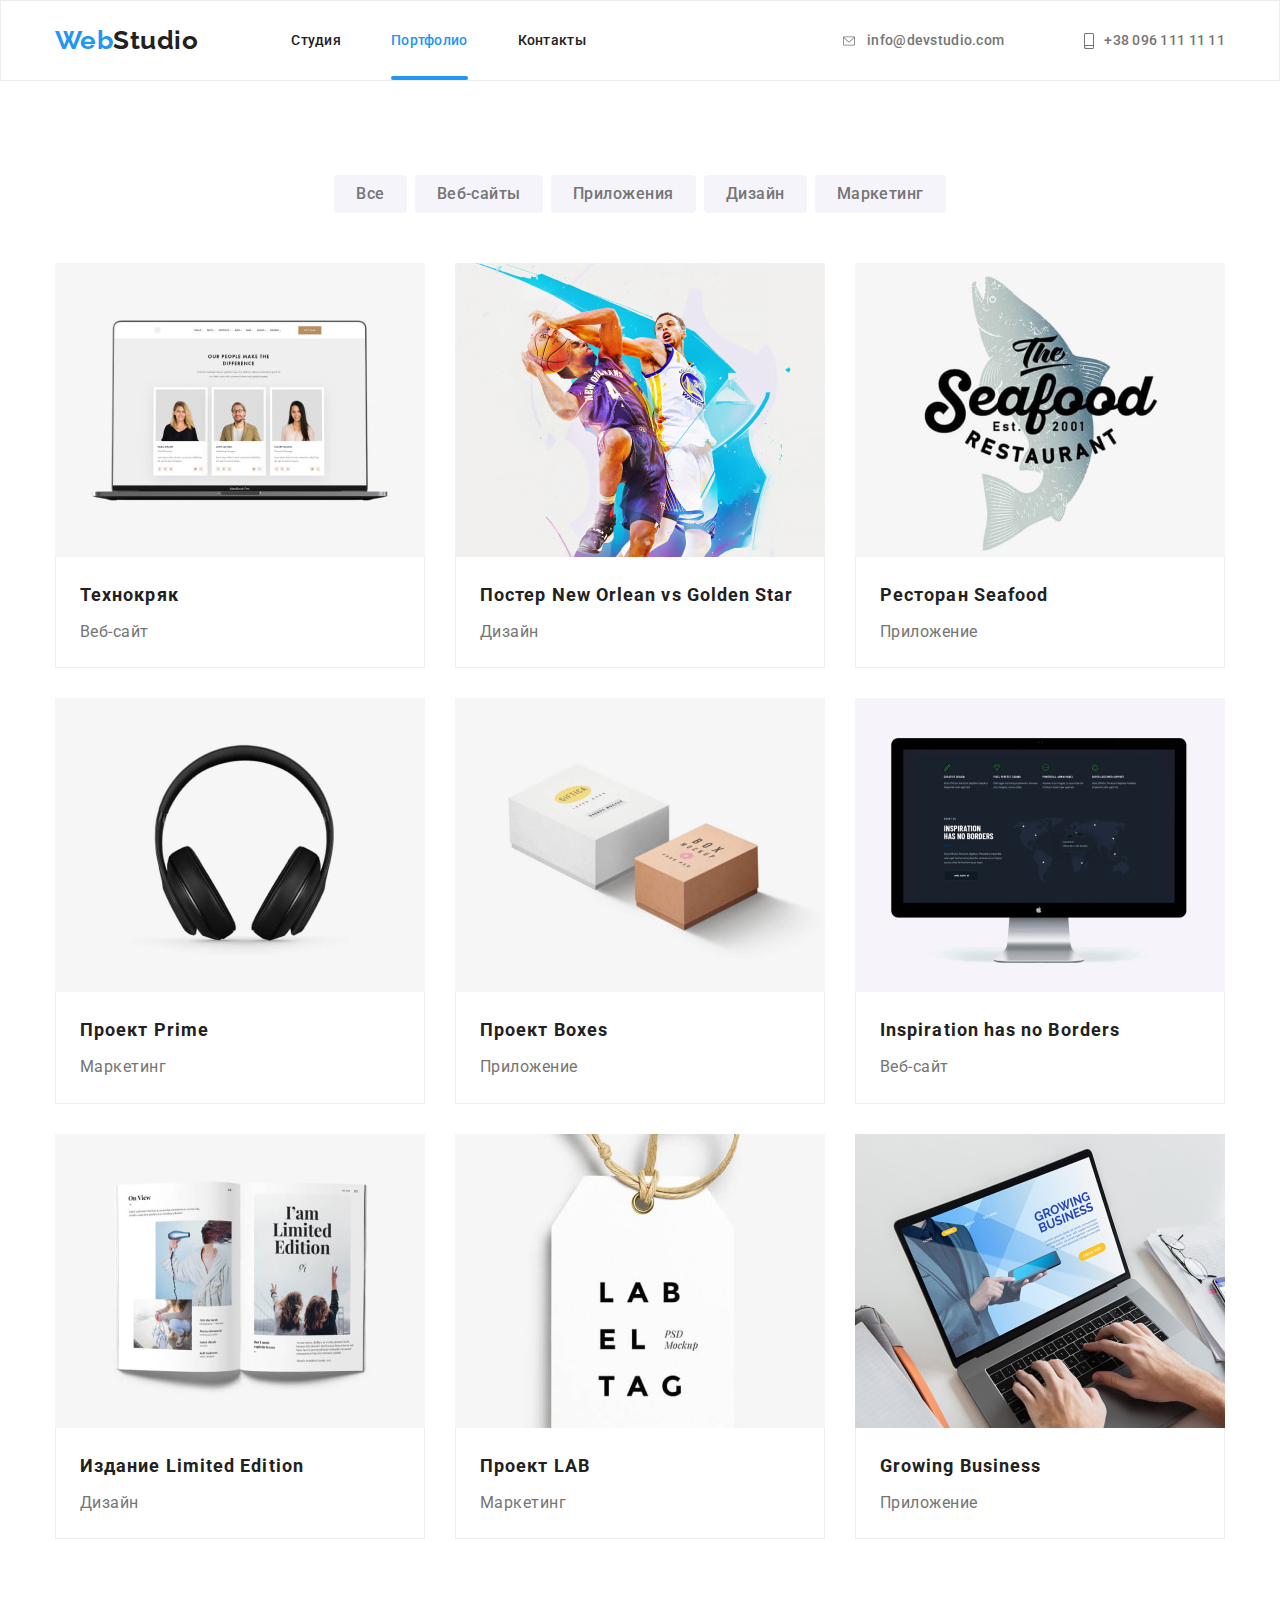
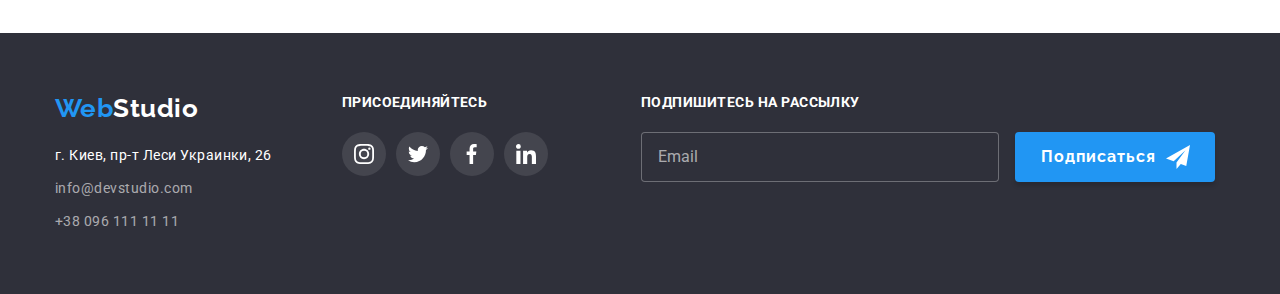
==== commit 493dc0a9: "portfolio" ====
--- a/portofolio.html
+++ b/portofolio.html
@@ -13,15 +13,15 @@
       href="https://fonts.googleapis.com/css2?family=Raleway:wght@700&family=Roboto:wght@400;500;700;900&display=swap"
       rel="stylesheet"
     />
-    <link rel="stylesheet" href="./css/styles.css" />
+    <link rel="stylesheet" href="./css/portfolio.min.css" />
   </head>
   <body>
     <!-- Шапка сайта -->
     <header class="page-header">
       <div class="container page-header__wrap">
         <nav class="page-header__nav">
-          <a class="logo" href="./index.html"
-            ><span class="logo-accent">Web</span>Studio</a
+          <a class="logo logo--white" href="./index.html"
+            ><span class="logo__text-accent">Web</span>Studio</a
           >
 
           <ul class="page-header__list">
@@ -29,7 +29,9 @@
               <a class="page-header__link" href="./index.html">Студия</a>
             </li>
             <li class="page-header__item">
-              <a class="page-header__link current" href="./portofolio.html"
+              <a
+                class="page-header__link page-header__link--current"
+                href="./portofolio.html"
                 >Портфолио</a
               >
             </li>
@@ -333,14 +335,14 @@
     <footer class="footer section">
       <div class="container footer__wrap">
         <div>
-          <a class="logo logo-color" href="/index.html"
-            ><span class="logo-accent">Web</span>Studio</a
+          <a class="logo logo--color" href="/index.html"
+            ><span class="logo__text-accent">Web</span>Studio</a
           >
           <address>
             <ul class="footer__list">
               <li class="footer__item">
                 <a
-                  class="footer__link footer__link-colorHover"
+                  class="footer__link footer__link--colorHover"
                   href="https://goo.gl/maps/Yac1yd6HgQ2EfbCq5"
                   target="_blank"
                   rel="noreferrer noopener"
@@ -393,15 +395,15 @@
             </li>
           </ul>
         </div>
-        <div class="subscription__wrap">
+        <div class="subscription">
           <b class="subscription__title">Подпишитесь на рассылку</b>
           <form class="subscription-form">
             <input
-              class="subscription-form__input"
+              class="subscription__input"
               type="email"
               placeholder="Email"
             />
-            <button class="subscription-form__button button" type="submit">
+            <button class="subscription__button button" type="submit">
               <div class="button__box">
                 <span class="button__text">Подписаться</span>
                 <svg class="button__icon" width="24px" height="24px">
--- a/css/portfolio.min.css
+++ b/css/portfolio.min.css
@@ -0,0 +1,2 @@
+.hero__button,.form__button,.subscription__button{min-width:200px;max-width:300px;height:50px;background-color:#2196f3;color:#fff;-webkit-box-shadow:0px 4px 4px rgba(0,0,0,0.15);box-shadow:0px 4px 4px rgba(0,0,0,0.15);border-radius:4px;border:transparent none;font-family:Raleway,sans-serif;font-weight:700;font-size:16px;line-height:1.9;letter-spacing:0.06em}h1,h2,h3,h4,h5,h6,p,ul{margin:0;padding:0}.container{width:1200px;padding-left:15px;padding-right:15px;margin-left:auto;margin-right:auto}.section{padding-top:94px;padding-bottom:94px}body{color:#757575;font-family:Roboto,sans-serif;letter-spacing:0.03em}li{list-style-type:none}.logo{-webkit-transition:color 250ms cubic-bezier(0.4, 0, 0.2, 1);transition:color 250ms cubic-bezier(0.4, 0, 0.2, 1);color:#fff;text-decoration:none;font-family:Raleway,sans-serif;font-weight:700;font-size:26px;line-height:1.2}.logo--white{color:#212121}.logo__text-accent{color:#2196f3}.logo:hover,.logo:focus{-webkit-transition:color 250ms cubic-bezier(0.4, 0, 0.2, 1);transition:color 250ms cubic-bezier(0.4, 0, 0.2, 1);color:#2196f3}.logo--color{color:#fff}.page-header{border:1px solid #ececec}.page-header__nav{display:-webkit-box;display:-ms-flexbox;display:flex;-webkit-box-align:center;-ms-flex-align:center;align-items:center}.page-header__wrap{display:-webkit-box;display:-ms-flexbox;display:flex;-webkit-box-align:center;-ms-flex-align:center;align-items:center}.page-header__list{display:-webkit-box;display:-ms-flexbox;display:flex;-webkit-box-align:center;-ms-flex-align:center;align-items:center}.page-header__item:nth-child(1){margin-left:93px}.page-header__item:nth-child(n+2){margin-left:50px}.page-header__link{color:#212121;text-decoration:none;font-weight:500;font-size:14px;line-height:1.1;letter-spacing:0.02em;-webkit-transition:color 250ms cubic-bezier(0.4, 0, 0.2, 1);transition:color 250ms cubic-bezier(0.4, 0, 0.2, 1);position:relative;padding:32px 0px;display:inline-block}.page-header__link:hover,.page-header__link:focus{color:#2196f3;-webkit-transition:color 250ms cubic-bezier(0.4, 0, 0.2, 1);transition:color 250ms cubic-bezier(0.4, 0, 0.2, 1)}.page-header__link--current{color:#2196f3}.page-header__link--current::after{position:absolute;bottom:0;left:0;content:" ";height:4px;width:100%;background-color:#2196f3;border-radius:2px}.hero__button{-webkit-transition:border-color 250ms cubic-bezier(0.4, 0, 0.2, 1);transition:border-color 250ms cubic-bezier(0.4, 0, 0.2, 1);color:var(--title-color);background-color:var(--accent-color);cursor:pointer;font-family:var(--secondary-font);font-weight:700;font-size:16px;line-height:1.9;letter-spacing:0.06em;margin-top:30px;padding:10px 32px;display:inline-block;min-width:200px;max-width:350px;-webkit-box-shadow:0px 4px 4px rgba(0,0,0,0.15);box-shadow:0px 4px 4px rgba(0,0,0,0.15);border-radius:4px;border:1px solid transparent}.auth-nav{display:-webkit-box;display:-ms-flexbox;display:flex;-webkit-box-align:center;-ms-flex-align:center;align-items:center;margin-left:auto}.auth-nav__item+.auth-nav__item{margin-left:50px}.auth-nav__link{-webkit-transition:color 250ms cubic-bezier(0.4, 0, 0.2, 1);transition:color 250ms cubic-bezier(0.4, 0, 0.2, 1);color:#757575;text-decoration:none;font-weight:500;font-size:14px;line-height:1.1;letter-spacing:0.02em;display:-webkit-box;display:-ms-flexbox;display:flex;-webkit-box-align:center;-ms-flex-align:center;align-items:center;-webkit-box-pack:center;-ms-flex-pack:center;justify-content:center}.auth-nav__link:focus,.auth-nav__link:hover{color:#2196f3;-webkit-transition:color 250ms cubic-bezier(0.4, 0, 0.2, 1);transition:color 250ms cubic-bezier(0.4, 0, 0.2, 1)}.auth-nav__link:focus .auth-nav__icon,.auth-nav__link:hover .auth-nav__icon{fill:#2196f3;-webkit-transition:fill 250ms cubic-bezier(0.4, 0, 0.2, 1);transition:fill 250ms cubic-bezier(0.4, 0, 0.2, 1)}.auth-nav__icon{margin-right:10px;-webkit-transition:fill 250ms cubic-bezier(0.4, 0, 0.2, 1);transition:fill 250ms cubic-bezier(0.4, 0, 0.2, 1);fill:#757575}.auth-nav__icon:not(first-child){margin-left:30px}.hero__button,.form__button,.subscription__button{display:inline-block;min-width:200px;max-width:300px;height:50px;background-color:#2196f3;color:#fff;-webkit-box-shadow:0px 4px 4px rgba(0,0,0,0.15);box-shadow:0px 4px 4px rgba(0,0,0,0.15);border-radius:4px;border:transparent none;font-family:Raleway,sans-serif;font-weight:700;font-size:16px;line-height:1.9;letter-spacing:0.06em;cursor:pointer}.hero__button{-webkit-transition:border-color 250ms cubic-bezier(0.4, 0, 0.2, 1);transition:border-color 250ms cubic-bezier(0.4, 0, 0.2, 1);display:inline-block;margin-top:30px;padding:10px 32px}.hero__button:focus,.hero__button:hover{-webkit-transition:border-color 250ms cubic-bezier(0.4, 0, 0.2, 1);transition:border-color 250ms cubic-bezier(0.4, 0, 0.2, 1);background-color:#188ce8}.form__button{-webkit-transition:border-color 250ms cubic-bezier(0.4, 0, 0.2, 1);transition:border-color 250ms cubic-bezier(0.4, 0, 0.2, 1);display:block;margin-right:auto;margin-left:auto;padding:10px 55px}.form__button:focus,.form__button:hover{-webkit-transition:border-color 250ms cubic-bezier(0.4, 0, 0.2, 1);transition:border-color 250ms cubic-bezier(0.4, 0, 0.2, 1);background-color:#188ce8}.subscription__button{-webkit-transition:border-color 250ms cubic-bezier(0.4, 0, 0.2, 1);transition:border-color 250ms cubic-bezier(0.4, 0, 0.2, 1);height:50px;margin-left:12px;padding:10px, 28px}.subscription__button:focus,.subscription__button:hover{-webkit-transition:border-color 250ms cubic-bezier(0.4, 0, 0.2, 1);transition:border-color 250ms cubic-bezier(0.4, 0, 0.2, 1);background-color:#188ce8}.footer{background-color:#2f303a;padding:60px 0px}.footer__wrap{display:-webkit-box;display:-ms-flexbox;display:flex}.footer__link{-webkit-transition:color 250ms cubic-bezier(0.4, 0, 0.2, 1);transition:color 250ms cubic-bezier(0.4, 0, 0.2, 1);color:rgba(255,255,255,0.6);text-decoration:none;font-size:14px;line-height:1.7;font-style:normal;display:inline-block}.footer__link:hover,.footer__link:focus{color:#2196f3;-webkit-transition:color 250ms cubic-bezier(0.4, 0, 0.2, 1);transition:color 250ms cubic-bezier(0.4, 0, 0.2, 1)}.footer__link--colorHover{color:#fff;font-size:14px;line-height:1.7;font-style:normal;margin-top:20px}.footer__item+.footer__item{margin-top:9px}.join-box{margin-left:70px}.join-box__title{color:#fff;font-family:Roboto,sans-serif;font-weight:700;font-size:14px;line-height:1.1;letter-spacing:0.03em;text-transform:uppercase}.join-box__list{margin-top:20px;display:-webkit-box;display:-ms-flexbox;display:flex}.join-box__item:not(:first-child){margin-left:10px}.join-box__link{-webkit-transition:background-color 250ms cubic-bezier(0.4, 0, 0.2, 1);transition:background-color 250ms cubic-bezier(0.4, 0, 0.2, 1);display:-webkit-box;display:-ms-flexbox;display:flex;-webkit-box-align:center;-ms-flex-align:center;align-items:center;-webkit-box-pack:center;-ms-flex-pack:center;justify-content:center;width:44px;height:44px;background-color:rgba(255,255,255,0.1);border-radius:50%}.join-box__link:hover,.join-box__link:focus{-webkit-transition:background-color 250ms cubic-bezier(0.4, 0, 0.2, 1);transition:background-color 250ms cubic-bezier(0.4, 0, 0.2, 1);background-color:#2196f3}.join-box__icon{fill:#fff}.subscription{margin-left:93px}.subscription__title{font-weight:700;font-size:14px;line-height:1.14;text-transform:uppercase;color:#fff}.subscription__input{color:#fff;display:inline-block;min-width:358px;height:50px;margin-top:20px;padding-left:16px;background-color:#2f303a;border:1px solid rgba(255,255,255,0.3);border-radius:4px}.subscription__input::-webkit-input-placeholder{font-size:16px;line-height:1.25;color:rgba(255,255,255,0.6)}.subscription__input:-ms-input-placeholder{font-size:16px;line-height:1.25;color:rgba(255,255,255,0.6)}.subscription__input::-ms-input-placeholder{font-size:16px;line-height:1.25;color:rgba(255,255,255,0.6)}.subscription__input::placeholder{font-size:16px;line-height:1.25;color:rgba(255,255,255,0.6)}.button__box{display:-webkit-box;display:-ms-flexbox;display:flex;-webkit-box-align:center;-ms-flex-align:center;align-items:center;-webkit-box-pack:center;-ms-flex-pack:center;justify-content:center}.button__icon{margin-left:10px}.portfolio-button__list{display:-webkit-box;display:-ms-flexbox;display:flex;-webkit-box-pack:center;-ms-flex-pack:center;justify-content:center;margin-bottom:50px}.portfolio-button__item:nth-child(n+2){margin-left:8px}.portfolio-button__button{-webkit-transition:color 250ms cubic-bezier(0.4, 0, 0.2, 1);transition:color 250ms cubic-bezier(0.4, 0, 0.2, 1);-webkit-transition:-webkit-box-shadow 250ms cubic-bezier(0.4, 0, 0.2, 1);transition:-webkit-box-shadow 250ms cubic-bezier(0.4, 0, 0.2, 1);transition:box-shadow 250ms cubic-bezier(0.4, 0, 0.2, 1);transition:box-shadow 250ms cubic-bezier(0.4, 0, 0.2, 1), -webkit-box-shadow 250ms cubic-bezier(0.4, 0, 0.2, 1);-webkit-transition:background-color 250ms cubic-bezier(0.4, 0, 0.2, 1);transition:background-color 250ms cubic-bezier(0.4, 0, 0.2, 1);cursor:pointer;color:var(--secondary-title-color);background:#f5f4fa;font-weight:500;font-size:16px;line-height:1.6;letter-spacing:0.03em;padding:6px 22px;border-radius:4px;border:transparent}.portfolio-button__button:focus,.portfolio-button__button:hover{-webkit-transition:color 250ms cubic-bezier(0.4, 0, 0.2, 1);transition:color 250ms cubic-bezier(0.4, 0, 0.2, 1);-webkit-transition:-webkit-box-shadow 250ms cubic-bezier(0.4, 0, 0.2, 1);transition:-webkit-box-shadow 250ms cubic-bezier(0.4, 0, 0.2, 1);transition:box-shadow 250ms cubic-bezier(0.4, 0, 0.2, 1);transition:box-shadow 250ms cubic-bezier(0.4, 0, 0.2, 1), -webkit-box-shadow 250ms cubic-bezier(0.4, 0, 0.2, 1);-webkit-transition:background-color 250ms cubic-bezier(0.4, 0, 0.2, 1);transition:background-color 250ms cubic-bezier(0.4, 0, 0.2, 1);color:#fff;background-color:#2196f3;-webkit-box-shadow:0px 3px 1px rgba(0,0,0,0.1),0px 1px 2px rgba(0,0,0,0.08),0px 2px 2px rgba(0,0,0,0.12);box-shadow:0px 3px 1px rgba(0,0,0,0.1),0px 1px 2px rgba(0,0,0,0.08),0px 2px 2px rgba(0,0,0,0.12)}.portfolio__list{display:-webkit-box;display:-ms-flexbox;display:flex;-ms-flex-wrap:wrap;flex-wrap:wrap;margin-top:-30px;margin-left:-30px}.portfolio__img{max-width:100%;display:block}.portfolio__thumb{position:relative;overflow:hidden}.portfolio__text--apear{position:absolute;top:50%;left:50%;-webkit-transform:translate(-50%, -50%);transform:translate(-50%, -50%);width:100%;padding:63px 24px;font-size:18px;line-height:1.6;letter-spacing:0.03em;color:#fff}.portfolio__title{color:#212121;font-weight:700;font-size:18px;line-height:2;letter-spacing:0.06em}.portfolio__text{font-size:16px;line-height:1.9;margin-top:4px}.portfolio__card-text{padding:20px 24px;border-right:1px solid #eeeeee;border-bottom:1px solid #eeeeee;border-left:1px solid #eeeeee}.portfolio__item{margin-left:30px;margin-top:30px;-ms-flex-preferred-size:calc(100% / 3 - 30px);flex-basis:calc(100% / 3 - 30px);background:#fff}.portfolio__item:hover,.portfolio__item:focus{-webkit-transition:color 250ms cubic-bezier(0.4, 0, 0.2, 1);transition:color 250ms cubic-bezier(0.4, 0, 0.2, 1);-webkit-transition:-webkit-box-shadow 250ms cubic-bezier(0.4, 0, 0.2, 1);transition:-webkit-box-shadow 250ms cubic-bezier(0.4, 0, 0.2, 1);transition:box-shadow 250ms cubic-bezier(0.4, 0, 0.2, 1);transition:box-shadow 250ms cubic-bezier(0.4, 0, 0.2, 1), -webkit-box-shadow 250ms cubic-bezier(0.4, 0, 0.2, 1);-webkit-box-shadow:0px 1px 1px rgba(0,0,0,0.12),0px 4px 4px rgba(0,0,0,0.06),1px 4px 6px rgba(0,0,0,0.16);box-shadow:0px 1px 1px rgba(0,0,0,0.12),0px 4px 4px rgba(0,0,0,0.06),1px 4px 6px rgba(0,0,0,0.16)}.portfolio__wrap{-webkit-transform:translateY(100%);transform:translateY(100%);-webkit-transition:-webkit-transform 250ms cubic-bezier(0.4, 0, 0.2, 1);transition:-webkit-transform 250ms cubic-bezier(0.4, 0, 0.2, 1);transition:transform 250ms cubic-bezier(0.4, 0, 0.2, 1);transition:transform 250ms cubic-bezier(0.4, 0, 0.2, 1), -webkit-transform 250ms cubic-bezier(0.4, 0, 0.2, 1);position:absolute;top:0;left:0px;content:"";width:100%;height:100%;background:rgba(33,150,243,0.9)}.portfolio__link:hover .portfolio__wrap,.portfolio__link:focus .portfolio__wrap{-webkit-transform:translateY(0);transform:translateY(0);-webkit-transition:-webkit-transform 250ms cubic-bezier(0.4, 0, 0.2, 1);transition:-webkit-transform 250ms cubic-bezier(0.4, 0, 0.2, 1);transition:transform 250ms cubic-bezier(0.4, 0, 0.2, 1);transition:transform 250ms cubic-bezier(0.4, 0, 0.2, 1), -webkit-transform 250ms cubic-bezier(0.4, 0, 0.2, 1)}.portfolio__link{text-decoration:none;color:#757575}
+/*# sourceMappingURL=portfolio.min.css.map */